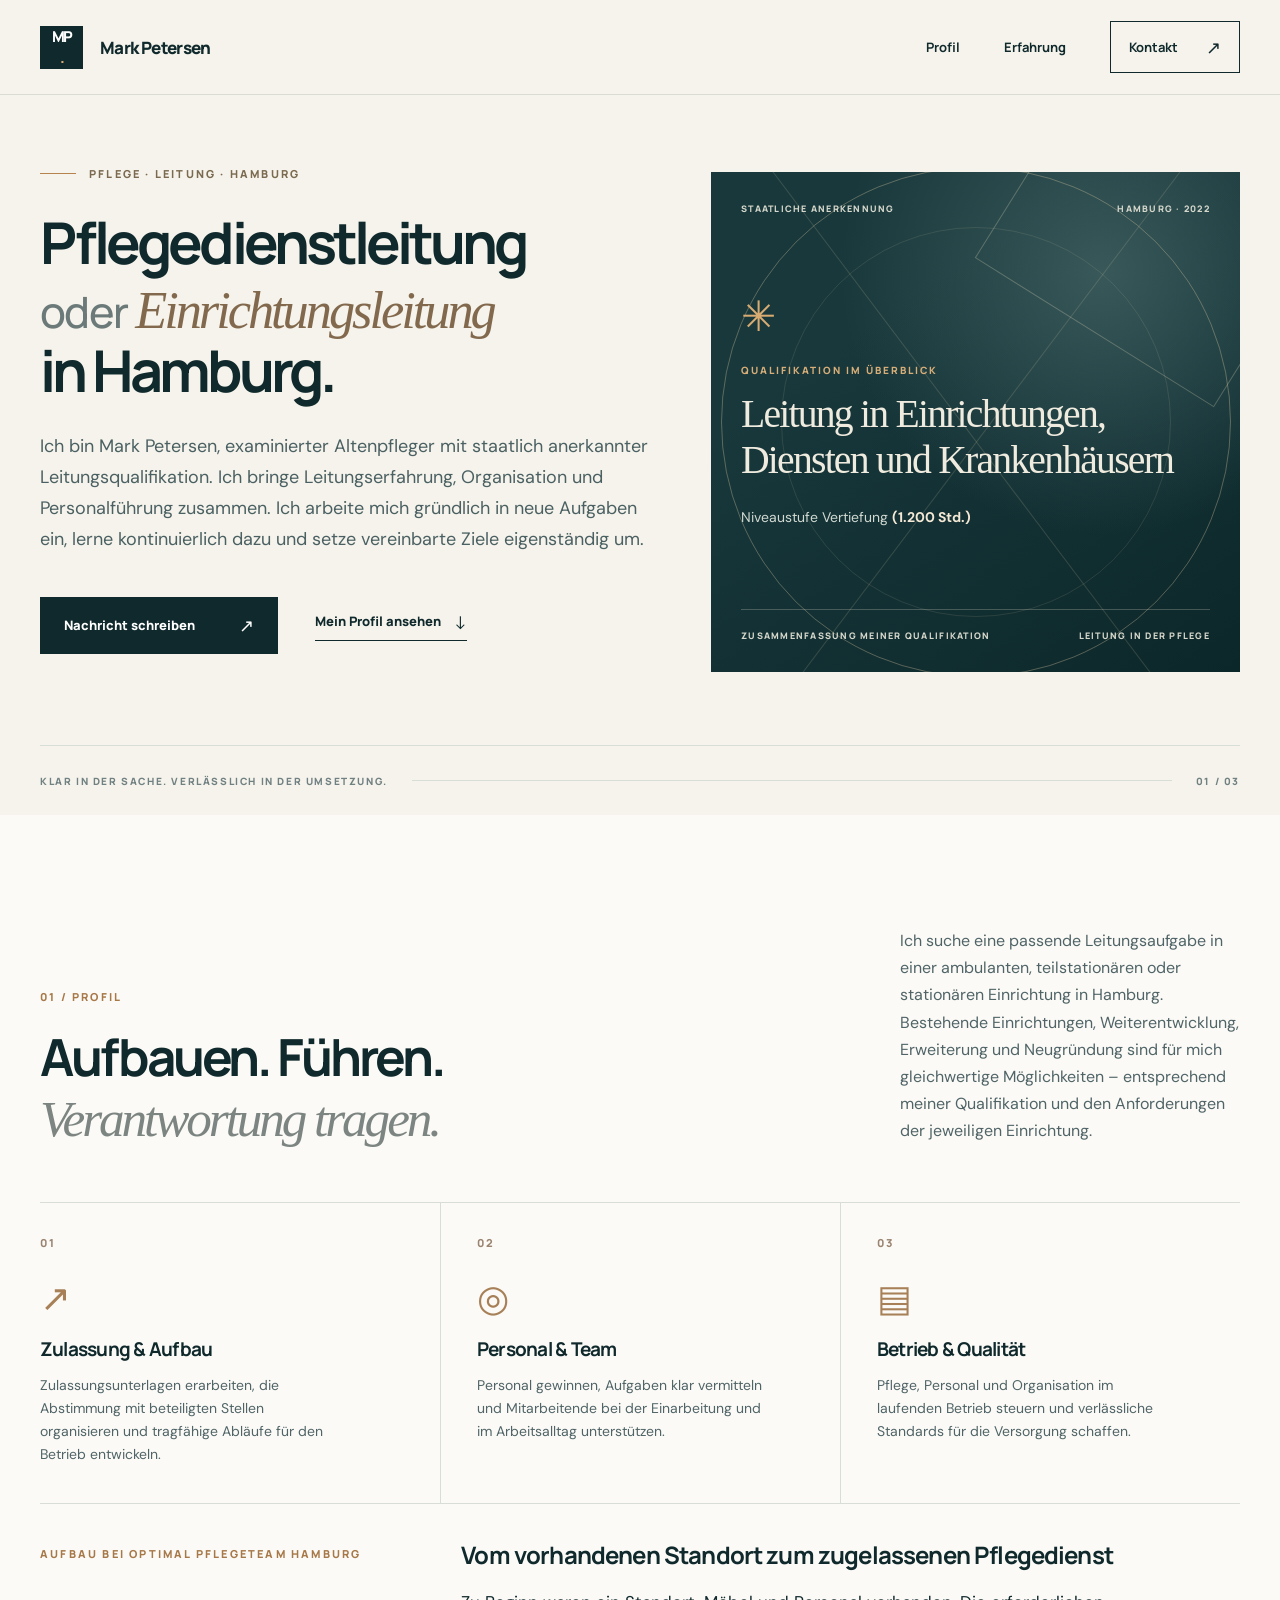
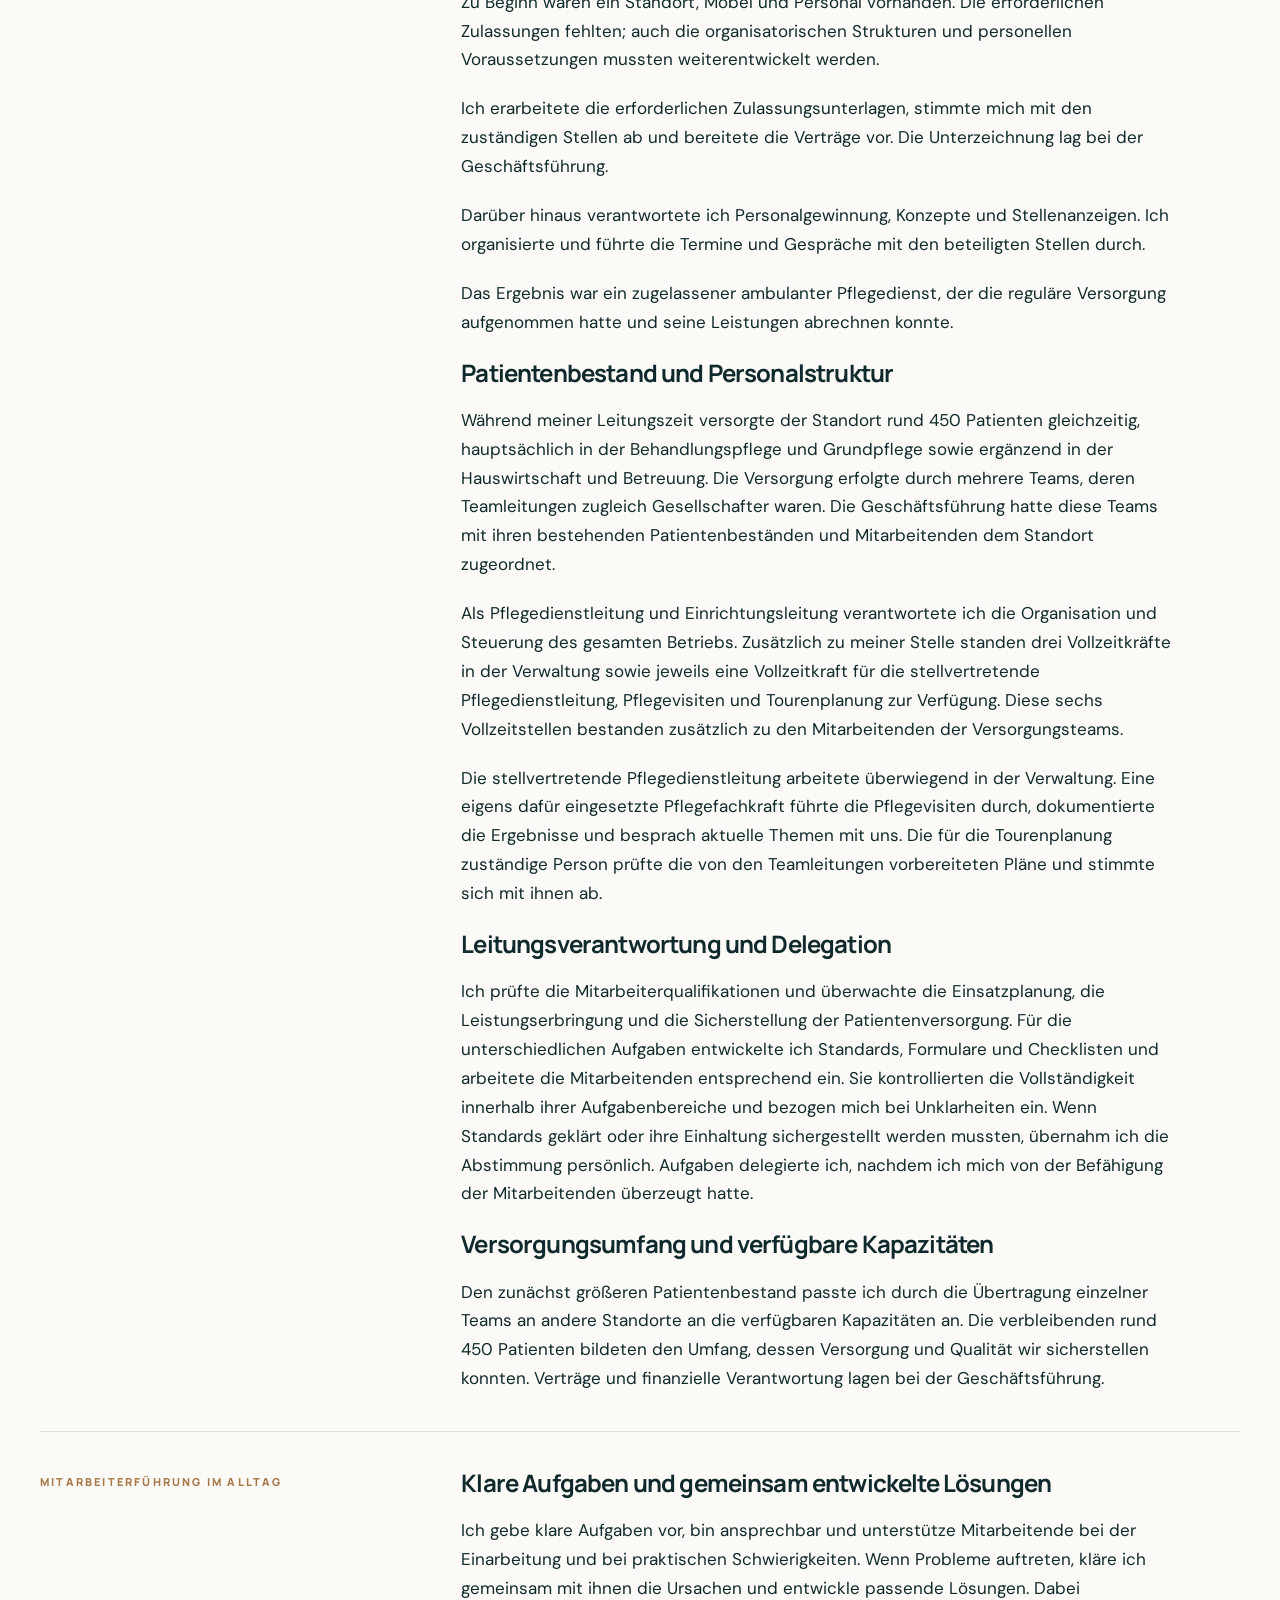
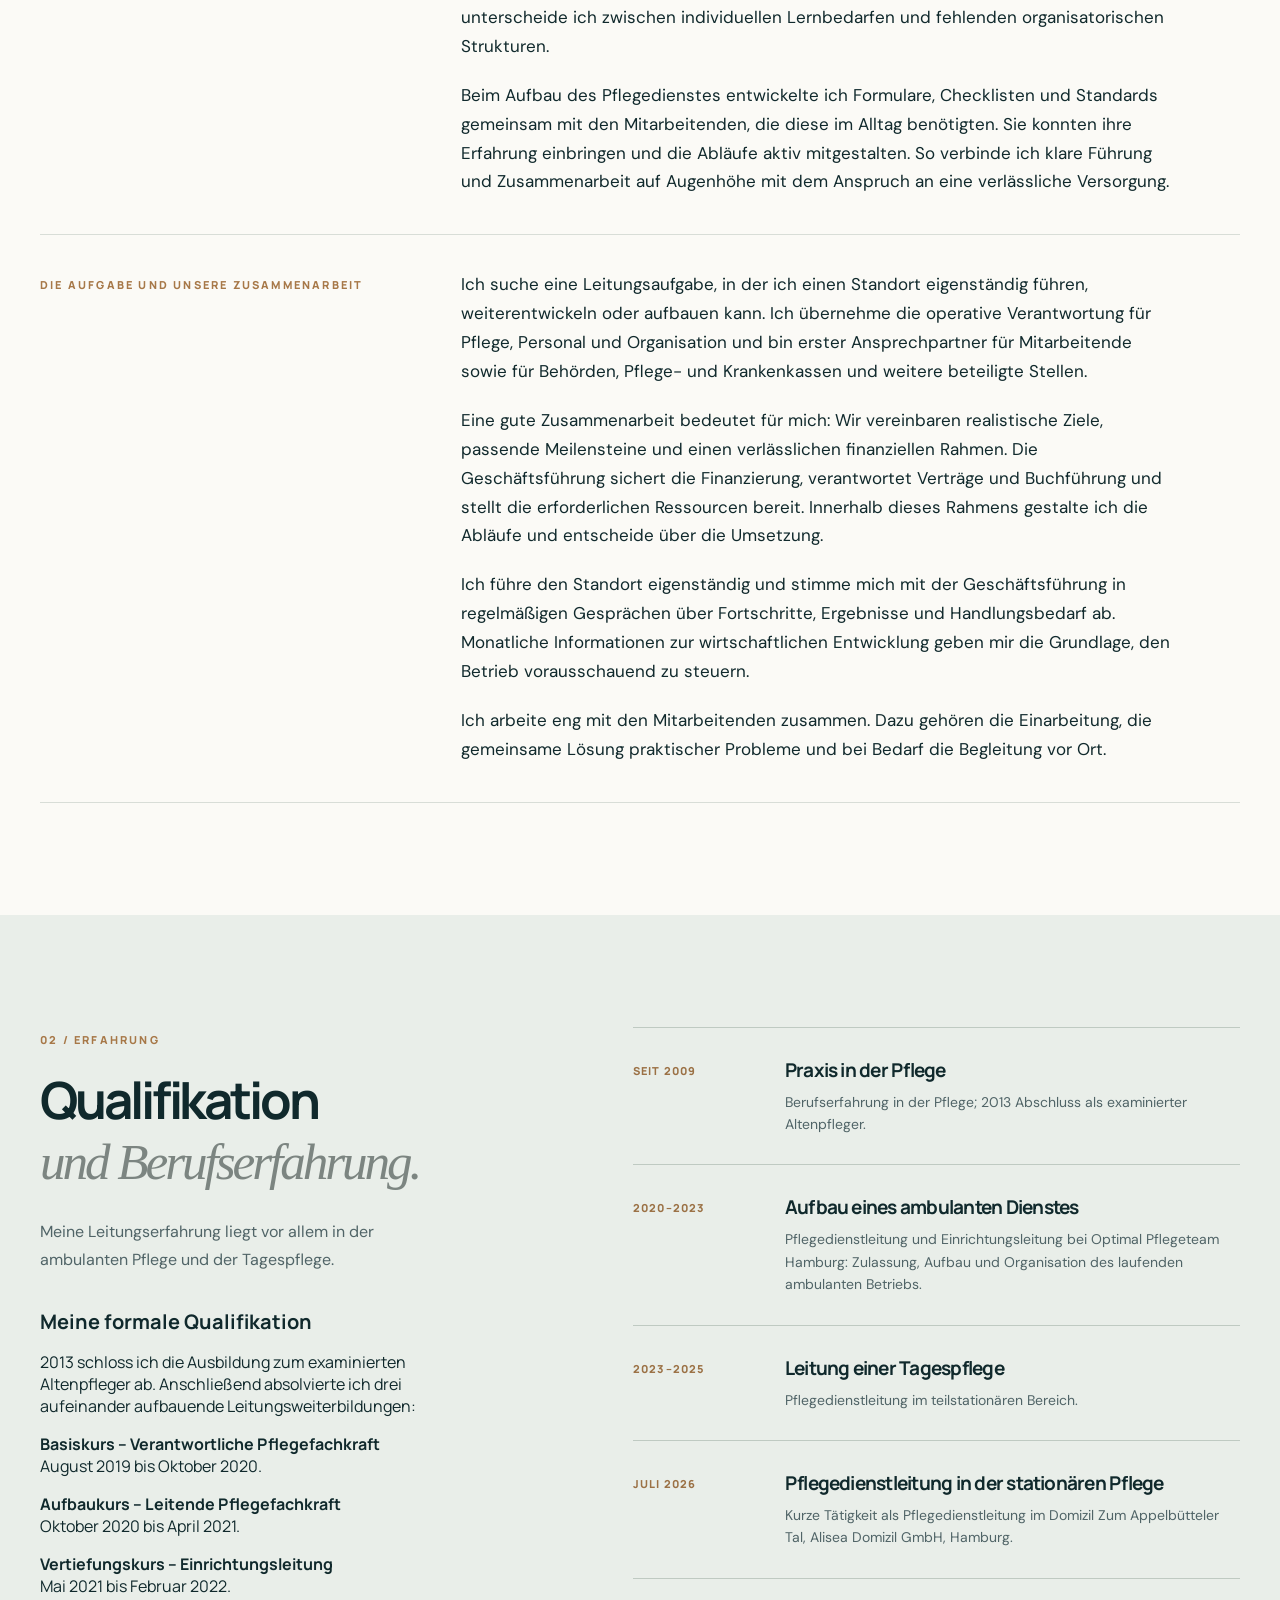
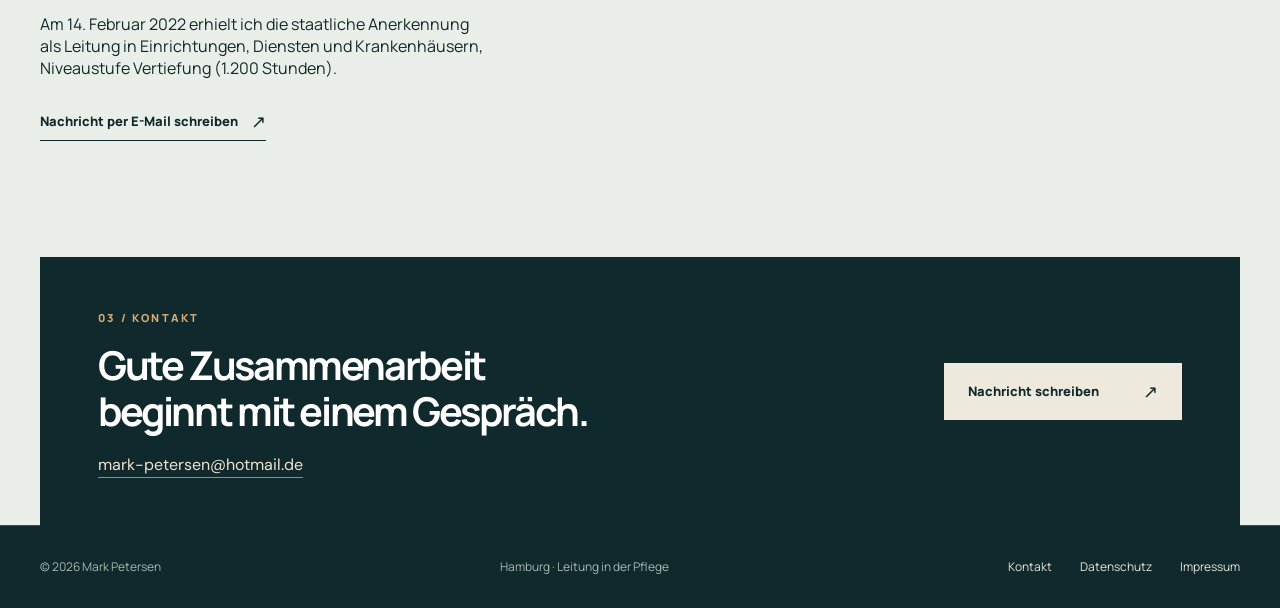
==== index.html @ e47fae42 "Präzisiere Patientenbestand, Personalstruktur und Leitungsverantwortung bei Optimal" ====
<!doctype html>
<html lang="de">
<head>
  <meta charset="utf-8">
  <meta name="viewport" content="width=device-width, initial-scale=1">
  <meta name="theme-color" content="#10292c">
  <meta name="description" content="Mark Petersen: Pflegedienstleitung oder Einrichtungsleitung in Hamburg. Leitung, Weiterentwicklung und Aufbau von Pflegeeinrichtungen mit staatlich anerkannter Leitungsqualifikation.">
  <link rel="canonical" href="https://markbergedorf.github.io/mark-petersen-pflegeleitung/">
  <meta property="og:type" content="website">
  <meta property="og:locale" content="de_DE">
  <meta property="og:site_name" content="Mark Petersen | Leitung in der Pflege">
  <meta property="og:title" content="Mark Petersen | Pflegedienstleitung oder Einrichtungsleitung in Hamburg">
  <meta property="og:description" content="Staatlich anerkannte Leitungsqualifikation und Leitungserfahrung in ambulanter Pflege und Tagespflege. Kontakt für Leitungspositionen in Hamburg.">
  <meta property="og:url" content="https://markbergedorf.github.io/mark-petersen-pflegeleitung/">
  <meta property="og:image" content="https://markbergedorf.github.io/mark-petersen-pflegeleitung/social-preview.png">
  <meta property="og:image:type" content="image/png">
  <meta property="og:image:width" content="1200">
  <meta property="og:image:height" content="630">
  <meta property="og:image:alt" content="Mark Petersen – Pflegedienstleitung oder Einrichtungsleitung in Hamburg">
  <meta name="twitter:card" content="summary_large_image">
  <meta name="twitter:title" content="Mark Petersen | Pflegedienstleitung oder Einrichtungsleitung in Hamburg">
  <meta name="twitter:description" content="Leitungsqualifikation und Berufserfahrung für bestehende Pflegeeinrichtungen, Weiterentwicklung und Aufbau in Hamburg.">
  <meta name="twitter:image" content="https://markbergedorf.github.io/mark-petersen-pflegeleitung/social-preview.png">
  <title>Mark Petersen | Leitung in der Pflege</title>
  <link rel="stylesheet" href="./styles.css">
</head>
<body>
  <a class="skip-link" href="#inhalt">Zum Inhalt springen</a>
  <header class="site-header">
    <div class="wrap header-inner">
      <a class="brand" href="#start" aria-label="Mark Petersen, zur Startseite"><span class="brand-mark" aria-hidden="true">MP<span class="brand-dot">.</span></span><span class="brand-name">Mark Petersen</span></a>
      <nav aria-label="Hauptnavigation">
        <a href="#profil">Profil</a>
        <a href="#weg">Erfahrung</a>
        <a class="nav-contact" href="mailto:mark-petersen@hotmail.de?subject=Kontakt%20zur%20Leitungsposition">Kontakt <span aria-hidden="true">↗</span></a>
      </nav>
    </div>
  </header>

  <main id="inhalt">
    <section class="hero" id="start" aria-labelledby="hero-title">
      <div class="wrap hero-grid">
        <div class="hero-copy">
          <div class="eyebrow"><span class="eyebrow-line"></span> PFLEGE · LEITUNG · HAMBURG</div>
          <h1 id="hero-title">Pflegedienstleitung<br><span class="hero-or">oder</span> <em>Einrichtungsleitung</em><br>in Hamburg.</h1>
          <p class="hero-lead">Ich bin Mark Petersen, examinierter Altenpfleger mit staatlich anerkannter Leitungsqualifikation. Ich bringe Leitungserfahrung, Organisation und Personalführung zusammen. Ich arbeite mich gründlich in neue Aufgaben ein, lerne kontinuierlich dazu und setze vereinbarte Ziele eigenständig um.</p>
          <div class="hero-actions">
            <a class="button button-primary" href="mailto:mark-petersen@hotmail.de?subject=Kontakt%20zur%20Leitungsposition">Nachricht schreiben <span aria-hidden="true">↗</span></a>
            <a class="text-link" href="#profil">Mein Profil ansehen <span aria-hidden="true">↓</span></a>
          </div>
        </div>
        <div class="hero-visual">
          <div class="visual-arc arc-one" aria-hidden="true"></div><div class="visual-arc arc-two" aria-hidden="true"></div>
          <div class="visual-line line-one" aria-hidden="true"></div><div class="visual-line line-two" aria-hidden="true"></div>
          <div class="visual-top"><span>STAATLICHE ANERKENNUNG</span><span>HAMBURG · 2022</span></div>
          <div class="credential-copy"><span class="credential-mark" aria-hidden="true">✳</span><span class="credential-label">QUALIFIKATION IM ÜBERBLICK</span><h2>Leitung in Einrichtungen, Diensten und Krankenhäusern</h2><p>Niveaustufe Vertiefung <strong>(1.200 Std.)</strong></p></div>
          <div class="visual-label"><span>ZUSAMMENFASSUNG MEINER QUALIFIKATION</span><span>LEITUNG IN DER PFLEGE</span></div>
        </div>
      </div>
      <div class="hero-foot wrap"><span>KLAR IN DER SACHE. VERLÄSSLICH IN DER UMSETZUNG.</span><span class="hero-foot-rule"></span><span>01 / 03</span></div>
    </section>

    <section class="section profile" id="profil" aria-labelledby="profile-title">
      <div class="wrap">
        <div class="section-heading"><div><span class="section-kicker">01 / PROFIL</span><h2 id="profile-title">Aufbauen. Führen.<br><span>Verantwortung tragen.</span></h2></div><p>Ich suche eine passende Leitungsaufgabe in einer ambulanten, teilstationären oder stationären Einrichtung in Hamburg. Bestehende Einrichtungen, Weiterentwicklung, Erweiterung und Neugründung sind für mich gleichwertige Möglichkeiten – entsprechend meiner Qualifikation und den Anforderungen der jeweiligen Einrichtung.</p></div>
        <div class="strengths">
          <article class="strength"><span class="strength-number">01</span><div class="strength-icon" aria-hidden="true">↗</div><h3>Zulassung & Aufbau</h3><p>Zulassungsunterlagen erarbeiten, die Abstimmung mit beteiligten Stellen organisieren und tragfähige Abläufe für den Betrieb entwickeln.</p></article>
          <article class="strength"><span class="strength-number">02</span><div class="strength-icon" aria-hidden="true">◎</div><h3>Personal & Team</h3><p>Personal gewinnen, Aufgaben klar vermitteln und Mitarbeitende bei der Einarbeitung und im Arbeitsalltag unterstützen.</p></article>
          <article class="strength"><span class="strength-number">03</span><div class="strength-icon" aria-hidden="true">▤</div><h3>Betrieb & Qualität</h3><p>Pflege, Personal und Organisation im laufenden Betrieb steuern und verlässliche Standards für die Versorgung schaffen.</p></article>
        </div>
        <div class="leadership-note" id="aufbau"><span class="section-kicker">AUFBAU BEI OPTIMAL PFLEGETEAM HAMBURG</span><div class="leadership-copy">
          <h3>Vom vorhandenen Standort zum zugelassenen Pflegedienst</h3>
          <p>Zu Beginn waren ein Standort, Möbel und Personal vorhanden. Die erforderlichen Zulassungen fehlten; auch die organisatorischen Strukturen und personellen Voraussetzungen mussten weiterentwickelt werden.</p>
          <p>Ich erarbeitete die erforderlichen Zulassungsunterlagen, stimmte mich mit den zuständigen Stellen ab und bereitete die Verträge vor. Die Unterzeichnung lag bei der Geschäftsführung.</p>
          <p>Darüber hinaus verantwortete ich Personalgewinnung, Konzepte und Stellenanzeigen. Ich organisierte und führte die Termine und Gespräche mit den beteiligten Stellen durch.</p>
          <p>Das Ergebnis war ein zugelassener ambulanter Pflegedienst, der die reguläre Versorgung aufgenommen hatte und seine Leistungen abrechnen konnte.</p>
          <h3>Patientenbestand und Personalstruktur</h3>
          <p>Während meiner Leitungszeit versorgte der Standort rund 450 Patienten gleichzeitig, hauptsächlich in der Behandlungspflege und Grundpflege sowie ergänzend in der Hauswirtschaft und Betreuung. Die Versorgung erfolgte durch mehrere Teams, deren Teamleitungen zugleich Gesellschafter waren. Die Geschäftsführung hatte diese Teams mit ihren bestehenden Patientenbeständen und Mitarbeitenden dem Standort zugeordnet.</p>
          <p>Als Pflegedienstleitung und Einrichtungsleitung verantwortete ich die Organisation und Steuerung des gesamten Betriebs. Zusätzlich zu meiner Stelle standen drei Vollzeitkräfte in der Verwaltung sowie jeweils eine Vollzeitkraft für die stellvertretende Pflegedienstleitung, Pflegevisiten und Tourenplanung zur Verfügung. Diese sechs Vollzeitstellen bestanden zusätzlich zu den Mitarbeitenden der Versorgungsteams.</p>
          <p>Die stellvertretende Pflegedienstleitung arbeitete überwiegend in der Verwaltung. Eine eigens dafür eingesetzte Pflegefachkraft führte die Pflegevisiten durch, dokumentierte die Ergebnisse und besprach aktuelle Themen mit uns. Die für die Tourenplanung zuständige Person prüfte die von den Teamleitungen vorbereiteten Pläne und stimmte sich mit ihnen ab.</p>
          <h3>Leitungsverantwortung und Delegation</h3>
          <p>Ich prüfte die Mitarbeiterqualifikationen und überwachte die Einsatzplanung, die Leistungserbringung und die Sicherstellung der Patientenversorgung. Für die unterschiedlichen Aufgaben entwickelte ich Standards, Formulare und Checklisten und arbeitete die Mitarbeitenden entsprechend ein. Sie kontrollierten die Vollständigkeit innerhalb ihrer Aufgabenbereiche und bezogen mich bei Unklarheiten ein. Wenn Standards geklärt oder ihre Einhaltung sichergestellt werden mussten, übernahm ich die Abstimmung persönlich. Aufgaben delegierte ich, nachdem ich mich von der Befähigung der Mitarbeitenden überzeugt hatte.</p>
          <h3>Versorgungsumfang und verfügbare Kapazitäten</h3>
          <p>Den zunächst größeren Patientenbestand passte ich durch die Übertragung einzelner Teams an andere Standorte an die verfügbaren Kapazitäten an. Die verbleibenden rund 450 Patienten bildeten den Umfang, dessen Versorgung und Qualität wir sicherstellen konnten. Verträge und finanzielle Verantwortung lagen bei der Geschäftsführung.</p>
        </div></div>
        <div class="leadership-note" id="mitarbeiterfuehrung"><span class="section-kicker">MITARBEITERFÜHRUNG IM ALLTAG</span><div class="leadership-copy">
          <h3>Klare Aufgaben und gemeinsam entwickelte Lösungen</h3>
          <p>Ich gebe klare Aufgaben vor, bin ansprechbar und unterstütze Mitarbeitende bei der Einarbeitung und bei praktischen Schwierigkeiten. Wenn Probleme auftreten, kläre ich gemeinsam mit ihnen die Ursachen und entwickle passende Lösungen. Dabei unterscheide ich zwischen individuellen Lernbedarfen und fehlenden organisatorischen Strukturen.</p>
          <p>Beim Aufbau des Pflegedienstes entwickelte ich Formulare, Checklisten und Standards gemeinsam mit den Mitarbeitenden, die diese im Alltag benötigten. Sie konnten ihre Erfahrung einbringen und die Abläufe aktiv mitgestalten. So verbinde ich klare Führung und Zusammenarbeit auf Augenhöhe mit dem Anspruch an eine verlässliche Versorgung.</p>
        </div></div>
        <div class="leadership-note" id="zusammenarbeit"><span class="section-kicker">DIE AUFGABE UND UNSERE ZUSAMMENARBEIT</span><div class="leadership-copy">
          <p>Ich suche eine Leitungsaufgabe, in der ich einen Standort eigenständig führen, weiterentwickeln oder aufbauen kann. Ich übernehme die operative Verantwortung für Pflege, Personal und Organisation und bin erster Ansprechpartner für Mitarbeitende sowie für Behörden, Pflege- und Krankenkassen und weitere beteiligte Stellen.</p>
          <p>Eine gute Zusammenarbeit bedeutet für mich: Wir vereinbaren realistische Ziele, passende Meilensteine und einen verlässlichen finanziellen Rahmen. Die Geschäftsführung sichert die Finanzierung, verantwortet Verträge und Buchführung und stellt die erforderlichen Ressourcen bereit. Innerhalb dieses Rahmens gestalte ich die Abläufe und entscheide über die Umsetzung.</p>
          <p>Ich führe den Standort eigenständig und stimme mich mit der Geschäftsführung in regelmäßigen Gesprächen über Fortschritte, Ergebnisse und Handlungsbedarf ab. Monatliche Informationen zur wirtschaftlichen Entwicklung geben mir die Grundlage, den Betrieb vorausschauend zu steuern.</p>
          <p>Ich arbeite eng mit den Mitarbeitenden zusammen. Dazu gehören die Einarbeitung, die gemeinsame Lösung praktischer Probleme und bei Bedarf die Begleitung vor Ort.</p>
        </div></div>
      </div>
    </section>

    <section class="section path" id="weg" aria-labelledby="path-title">
      <div class="wrap path-grid">
        <div class="path-intro"><span class="section-kicker">02 / ERFAHRUNG</span><h2 id="path-title">Qualifikation<br><span>und Berufserfahrung.</span></h2><p>Meine Leitungserfahrung liegt vor allem in der ambulanten Pflege und der Tagespflege.</p><div class="qualification-summary"><h3>Meine formale Qualifikation</h3><p>2013 schloss ich die Ausbildung zum examinierten Altenpfleger ab. Anschließend absolvierte ich drei aufeinander aufbauende Leitungsweiterbildungen:</p><p><strong>Basiskurs – Verantwortliche Pflegefachkraft</strong><br>August 2019 bis Oktober 2020.</p><p><strong>Aufbaukurs – Leitende Pflegefachkraft</strong><br>Oktober 2020 bis April 2021.</p><p><strong>Vertiefungskurs – Einrichtungsleitung</strong><br>Mai 2021 bis Februar 2022.</p><p>Am 14. Februar 2022 erhielt ich die staatliche Anerkennung als Leitung in Einrichtungen, Diensten und Krankenhäusern, Niveaustufe Vertiefung (1.200 Stunden).</p></div><a class="text-link path-link" href="mailto:mark-petersen@hotmail.de?subject=Nachricht%20zur%20Leitungsposition">Nachricht per E-Mail schreiben <span aria-hidden="true">↗</span></a></div>
        <div class="timeline">
          <div class="timeline-item"><span class="timeline-year">SEIT 2009</span><div><h3>Praxis in der Pflege</h3><p>Berufserfahrung in der Pflege; 2013 Abschluss als examinierter Altenpfleger.</p></div></div>
          <div class="timeline-item"><span class="timeline-year">2020–2023</span><div><h3>Aufbau eines ambulanten Dienstes</h3><p>Pflegedienstleitung und Einrichtungsleitung bei Optimal Pflegeteam Hamburg: Zulassung, Aufbau und Organisation des laufenden ambulanten Betriebs.</p></div></div>
          <div class="timeline-item"><span class="timeline-year">2023–2025</span><div><h3>Leitung einer Tagespflege</h3><p>Pflegedienstleitung im teilstationären Bereich.</p></div></div>
          <div class="timeline-item"><span class="timeline-year">JULI 2026</span><div><h3>Pflegedienstleitung in der stationären Pflege</h3><p>Kurze Tätigkeit als Pflegedienstleitung im Domizil Zum Appelbütteler Tal, Alisea Domizil GmbH, Hamburg.</p></div></div>
        </div>
      </div>
      <div class="wrap contact-band"><div><span class="section-kicker">03 / KONTAKT</span><h2>Gute Zusammenarbeit<br>beginnt mit einem Gespräch.</h2><a class="contact-address" href="mailto:mark-petersen@hotmail.de">mark-petersen@hotmail.de</a></div><a class="button button-light" href="mailto:mark-petersen@hotmail.de?subject=Kontakt%20zur%20Leitungsposition">Nachricht schreiben <span aria-hidden="true">↗</span></a></div>
    </section>
  </main>
  <footer class="site-footer"><div class="wrap footer-inner"><span>© <span id="year">2026</span> Mark Petersen</span><span>Hamburg · Leitung in der Pflege</span><div class="footer-links"><a href="mailto:mark-petersen@hotmail.de">Kontakt</a><a href="./datenschutz.html">Datenschutz</a><a href="./impressum.html">Impressum</a></div></div></footer>
  <script>document.getElementById('year').textContent = new Date().getFullYear();</script>
</body>
</html>
---- styles.css ----
:root{--ink:#10292c;--muted:#506467;--cream:#f5f3eb;--paper:#fbfaf6;--line:#d8ddd7;--accent:#d7ab72;--dark:#10292c;--font:'Manrope',Arial,sans-serif}*{box-sizing:border-box}html{scroll-behavior:smooth}body{margin:0;background:var(--paper);color:var(--ink);font-family:var(--font);-webkit-font-smoothing:antialiased}a{color:inherit;text-decoration:none}button,a{ -webkit-tap-highlight-color:transparent}a:focus-visible{outline:3px solid #bc7b35;outline-offset:4px}.wrap{width:min(100% - 80px,1240px);margin-inline:auto}.skip-link{position:absolute;left:12px;top:-60px;background:#fff;padding:12px;z-index:20}.skip-link:focus{top:12px}.site-header{position:relative;z-index:5;background:var(--cream);border-bottom:1px solid rgba(16,41,44,.12)}.header-inner{height:94px;display:flex;align-items:center;justify-content:space-between}.brand{display:flex;align-items:center;gap:17px;font-weight:800;letter-spacing:-.04em}.brand-mark{display:grid;place-items:center;width:43px;height:43px;background:var(--ink);color:white;font-size:15px;letter-spacing:-.1em}.brand-dot{color:var(--accent)}.brand-name{font-size:17px}.site-header nav{display:flex;align-items:center;gap:44px;font-size:13px;font-weight:700}.site-header nav>a:hover,.text-link:hover,.site-footer a:hover{color:#a46b37}.nav-contact{display:flex;align-items:center;gap:28px;padding:13px 18px;border:1px solid var(--ink)}.nav-contact span{font-size:18px;font-weight:400}.hero{background:var(--cream);overflow:hidden}.hero-grid{min-height:650px;display:grid;grid-template-columns:1.14fr .86fr;align-items:center;gap:60px;padding-top:50px;padding-bottom:46px}.hero-copy{padding:20px 0 44px}.eyebrow,.section-kicker{font-size:11px;letter-spacing:.2em;font-weight:800}.eyebrow{display:flex;align-items:center;gap:13px;color:#7b6a4f}.eyebrow-line{height:1px;width:36px;background:#b5834b}.hero h1{font-size:clamp(44px,5.2vw,78px);line-height:1.09;letter-spacing:-.068em;font-weight:700;margin:30px 0 28px}.hero h1 em{font-family:Georgia,serif;font-weight:400;letter-spacing:-.058em;color:#82694d}.hero-lead{font-family:'DM Sans',sans-serif;font-size:18px;line-height:1.72;max-width:620px;color:#4b6062;margin:0}.hero-actions{display:flex;align-items:center;gap:37px;margin-top:42px}.button{min-height:57px;padding:0 24px;display:inline-flex;align-items:center;justify-content:center;gap:44px;font-size:13px;font-weight:800;transition:transform .2s,background .2s}.button:hover{transform:translateY(-3px)}.button span{font-size:18px;font-weight:400}.button-primary{background:var(--ink);color:#fff}.button-primary:hover{background:#275052}.text-link{display:inline-flex;align-items:center;gap:13px;font-weight:800;font-size:13px;border-bottom:1px solid currentColor;padding-bottom:7px}.text-link span{font-size:18px;font-weight:400}.hero-visual{position:relative;height:530px;overflow:hidden;background:#18383b;isolation:isolate}.hero-visual:before{content:'';position:absolute;inset:0;background:radial-gradient(circle at 74% 20%,#38585a 0,transparent 47%),linear-gradient(145deg,transparent 30%,#0c272a 100%);z-index:-1}.hero-visual:after{content:'';position:absolute;width:280px;height:280px;right:-70px;top:-100px;border:1px solid rgba(230,214,184,.28);transform:rotate(32deg)}.visual-arc{position:absolute;border:1px solid rgba(223,201,160,.35);border-radius:50%;width:510px;height:510px;left:50%;top:50%;transform:translate(-50%,-50%)}.arc-two{width:390px;height:390px;border-color:rgba(223,201,160,.13)}.visual-line{position:absolute;width:1px;height:700px;background:rgba(223,201,160,.18);left:50%;top:-80px;transform:rotate(37deg)}.line-two{transform:rotate(-37deg)}.visual-monogram{position:absolute;inset:0;display:grid;place-items:center;color:#ebe4d7;font-family:Georgia,serif;font-size:clamp(92px,11vw,170px);letter-spacing:-.11em;font-weight:400;text-shadow:0 12px 30px rgba(0,0,0,.12)}.visual-monogram span{color:#c89961}.visual-label{position:absolute;bottom:28px;left:30px;right:30px;display:flex;justify-content:space-between;color:#d5d8cd;font-size:9px;font-weight:700;letter-spacing:.22em}.hero-foot{height:70px;display:flex;align-items:center;gap:24px;color:#718082;font-size:10px;font-weight:800;letter-spacing:.16em;border-top:1px solid #d7ded8}.hero-foot-rule{height:1px;flex:1;background:#d7ded8}.section{padding:112px 0}.profile{background:var(--paper)}.section-heading{display:flex;justify-content:space-between;align-items:end;gap:70px;margin-bottom:53px}.section-kicker{color:#a77848}.section h2{font-size:clamp(37px,4vw,57px);line-height:1.17;letter-spacing:-.06em;margin:21px 0 0;font-weight:700}.section h2 span{font-family:Georgia,serif;font-weight:400;color:#7c8581;font-style:italic}.section-heading>p{max-width:340px;color:var(--muted);font-family:'DM Sans',sans-serif;line-height:1.7;font-size:16px;margin:0 0 4px}.strengths{display:grid;grid-template-columns:repeat(3,1fr);border-top:1px solid var(--line);border-bottom:1px solid var(--line)}.strength{position:relative;min-height:270px;padding:27px 36px 34px 0}.strength+.strength{border-left:1px solid var(--line);padding-left:36px}.strength-number{font-size:11px;color:#9a8370;font-weight:800;letter-spacing:.14em}.strength-icon{font-family:Georgia,serif;font-size:37px;line-height:1;color:#a78058;margin:28px 0 19px}.strength h3{font-size:19px;letter-spacing:-.04em;margin:0 0 12px}.strength p{font-family:'DM Sans',sans-serif;line-height:1.65;font-size:14px;color:var(--muted);max-width:300px;margin:0}.path{background:#e9eee9;padding-bottom:0}.path-grid{display:grid;grid-template-columns:.85fr 1.15fr;gap:12%;padding-bottom:115px}.path-intro>p{max-width:385px;font-family:'DM Sans',sans-serif;color:var(--muted);line-height:1.7;font-size:16px;margin:27px 0 35px}.timeline{border-top:1px solid #bfcac2}.timeline-item{display:grid;grid-template-columns:125px 1fr;gap:27px;padding:29px 0;border-bottom:1px solid #bfcac2}.timeline-year{font-size:11px;letter-spacing:.11em;font-weight:800;color:#9b7145;padding-top:6px}.timeline h3{margin:0 0 8px;font-size:19px;letter-spacing:-.04em}.timeline p{margin:0;font-family:'DM Sans',sans-serif;color:var(--muted);font-size:14px;line-height:1.6}.contact-band{position:relative;background:var(--dark);color:#fff;padding:48px 58px;display:flex;align-items:center;justify-content:space-between;gap:30px;transform:translateY(1px)}.contact-band h2{font-size:clamp(29px,3.1vw,43px);margin:15px 0 0}.contact-band .section-kicker{color:#d8ac77}.button-light{background:#eee9dd;color:var(--ink);white-space:nowrap}.button-light:hover{background:#fff}.site-footer{background:var(--dark);color:#a9b6af;border-top:1px solid rgba(255,255,255,.18)}.footer-inner{min-height:82px;display:flex;justify-content:space-between;align-items:center;gap:25px;font-size:12px}.site-footer a{color:#e5e5d9}@media(max-width:900px){.wrap{width:min(100% - 48px,720px)}.hero-grid{grid-template-columns:1fr;gap:0;padding-top:45px}.hero-copy{padding-bottom:45px}.hero-visual{height:360px}.hero h1{font-size:clamp(45px,7vw,66px)}.section-heading{align-items:start}.path-grid{gap:45px;grid-template-columns:1fr}.path-grid{padding-bottom:75px}.path-intro>p{max-width:650px}.section{padding-top:85px}.contact-band{padding:40px}}@media(max-width:640px){.wrap{width:min(100% - 36px,520px)}.header-inner{height:70px}.brand{gap:10px}.brand-mark{width:37px;height:37px;font-size:13px}.brand-name{font-size:14px}.site-header nav{gap:12px}.site-header nav>a:not(.nav-contact){display:none}.nav-contact{padding:9px 11px;gap:9px;font-size:11px}.nav-contact span{font-size:15px}.hero-grid{min-height:0;padding-top:47px}.hero-copy{padding:0 0 45px}.hero h1{font-size:clamp(42px,10vw,60px);margin:25px 0}.hero-lead{font-size:16px;line-height:1.65}.hero-actions{gap:25px;align-items:flex-start;flex-direction:column;margin-top:32px}.hero-visual{height:280px}.visual-monogram{font-size:100px}.visual-arc{width:330px;height:330px}.arc-two{width:240px;height:240px}.visual-label{font-size:8px;left:20px;right:20px;bottom:20px}.hero-foot{height:55px;font-size:8px;letter-spacing:.08em}.section{padding-top:72px}.section h2{font-size:clamp(34px,9vw,48px)}.section-heading{display:block;margin-bottom:35px}.section-heading>p{margin-top:24px}.strengths{grid-template-columns:1fr}.strength,.strength+.strength{min-height:0;padding:26px 0 29px;border-left:0}.strength+.strength{border-top:1px solid var(--line)}.strength-icon{margin:15px 0}.path-grid{gap:40px;padding-bottom:70px}.timeline-item{grid-template-columns:1fr;gap:8px;padding:24px 0}.timeline-year{padding:0}.contact-band{padding:36px 24px;display:block}.contact-band h2{font-size:32px}.contact-band .button{margin-top:28px;width:100%;justify-content:space-between}.footer-inner{min-height:100px;flex-wrap:wrap;justify-content:space-between;gap:6px 22px;padding:22px 0}.footer-inner span:nth-child(2){order:3;width:100%}}@media(prefers-reduced-motion:reduce){html{scroll-behavior:auto}.button{transition:none}}
:root{--credential-text:#f0ebdf}
.hero-grid{grid-template-columns:1.08fr .92fr;gap:50px}
.hero h1{font-size:clamp(39px,4.5vw,68px);line-height:1.1}
.hero h1 em{font-size:.91em}
.hero-or{font-size:.75em;letter-spacing:-.04em;font-weight:500;color:#6b7a79}
.hero-visual{height:500px;display:flex;flex-direction:column;justify-content:space-between;padding:30px}
.visual-top,.visual-label{position:relative;z-index:2;display:flex;justify-content:space-between;gap:15px;color:#d7d8cc;font-size:9px;font-weight:800;letter-spacing:.14em}
.visual-label{inset:auto;padding-top:19px;border-top:1px solid rgba(232,224,206,.25)}
.credential-copy{position:relative;z-index:2;max-width:440px}
.credential-mark{display:block;color:var(--accent);font-family:Georgia,serif;font-size:42px;line-height:1;margin-bottom:19px}
.credential-label{font-size:10px;color:#d7ad78;font-weight:800;letter-spacing:.2em}
.credential-copy h2{color:var(--credential-text);font-family:Georgia,serif;font-size:clamp(30px,3.1vw,44px);font-weight:400;line-height:1.14;letter-spacing:-.045em;margin:13px 0 24px}
.credential-copy p{color:#d1d9d1;font-family:'DM Sans',sans-serif;font-size:14px;line-height:1.5;margin:0}
.credential-copy strong{color:#f5e9d6;font-weight:700}
.strength{min-height:300px}
.contact-address{display:inline-block;color:#f0e3ce;font-family:'DM Sans',sans-serif;font-size:16px;line-height:1.5;margin-top:18px;border-bottom:1px solid rgba(240,227,206,.55);overflow-wrap:anywhere}
.contact-address:hover{color:#fff}
@media(max-width:900px){.hero-grid{grid-template-columns:1fr;gap:0}.hero-visual{height:390px}.credential-copy{max-width:600px}.credential-copy h2{font-size:clamp(31px,5vw,42px)}}
@media(max-width:640px){.hero h1{font-size:clamp(25px,7.8vw,43px)}.hero-visual{height:330px;padding:22px}.visual-top,.visual-label{font-size:8px;letter-spacing:.08em}.visual-top span:last-child{white-space:nowrap}.credential-mark{font-size:31px;margin-bottom:10px}.credential-copy h2{font-size:clamp(27px,7.2vw,33px);margin:8px 0 16px}.credential-copy p{font-size:12px}.strength{min-height:0}.contact-address{font-size:14px}}
@font-face{font-family:'Manrope';font-style:normal;font-weight:400 800;font-display:swap;src:url('./fonts/manrope-latin.woff2') format('woff2')}
@font-face{font-family:'DM Sans';font-style:normal;font-weight:400 700;font-display:swap;src:url('./fonts/dm-sans-latin.woff2') format('woff2')}
.footer-links{display:flex;align-items:center;gap:28px}
.footer-links a[aria-current="page"]{color:#fff;text-decoration:underline;text-underline-offset:5px}
.legal-page{background:var(--paper)}
.legal-main{width:min(100% - 80px,850px);padding:94px 0 110px}
.legal-main h1{font-size:clamp(42px,6vw,70px);line-height:1.1;letter-spacing:-.065em;margin:22px 0 17px}
.legal-intro{font-family:'DM Sans',sans-serif;font-size:18px;line-height:1.65;color:var(--muted);max-width:750px;margin:0 0 36px}
.legal-note{border-left:4px solid #ac7540;background:#eee9dc;padding:19px 24px;font-family:'DM Sans',sans-serif;font-size:14px;line-height:1.65;color:#3d4e4e;margin-bottom:43px}
.legal-note strong{color:var(--ink)}
.legal-main section{border-top:1px solid var(--line);padding:30px 0 26px}
.legal-main section h2{font-size:23px;letter-spacing:-.035em;margin:0 0 17px}
.legal-main section p,.legal-main address{font-family:'DM Sans',sans-serif;color:#394f51;font-size:15px;line-height:1.75;margin:0 0 16px}
.legal-main address{font-style:normal}
.legal-main section p:last-child{margin-bottom:0}
.legal-main section a{text-decoration:underline;text-underline-offset:3px}
.legal-main code{font-size:.95em;background:#e8ece7;padding:2px 5px}
@media(max-width:640px){.footer-links{width:100%;order:2;flex-wrap:wrap;gap:15px 22px}.legal-main{width:min(100% - 36px,520px);padding:65px 0 80px}.legal-main h1{font-size:43px}.legal-intro{font-size:16px}.legal-note{padding:16px 18px}.legal-main section h2{font-size:20px}}
.leadership-note{display:grid;grid-template-columns:1fr 2fr;gap:32px;align-items:start;border-bottom:1px solid var(--line);padding:35px 0 0}
.leadership-note .section-kicker{padding-top:7px}
.leadership-note p{font-family:'DM Sans',sans-serif;font-size:17px;line-height:1.7;color:var(--ink);max-width:720px;margin:0 0 20px}
@media(max-width:640px){.leadership-note{grid-template-columns:1fr;gap:10px;padding-top:28px}.leadership-note p{font-size:16px;margin-bottom:28px}}

.leadership-note .leadership-copy p:last-child{margin-bottom:38px}
@media(max-width:640px){.leadership-note .leadership-copy p:last-child{margin-bottom:28px}}
.legal-main ul{margin:0 0 16px;padding-left:24px;font-family:'DM Sans',sans-serif;color:#394f51;font-size:15px;line-height:1.75}
.legal-main li{padding-left:3px;margin:0 0 4px}

/* Ergänzende Textgliederung innerhalb der bestehenden Gestaltung. */
.leadership-copy h3 { margin: 0 0 18px; font-size: 24px; line-height: 1.3; letter-spacing: -.035em; }
.qualification-summary { margin: 30px 0; }
.qualification-summary h3 { margin: 0 0 12px; font-size: 20px; line-height: 1.35; }
.qualification-summary p { margin-bottom: 16px; }
@media (max-width: 640px) { .leadership-copy h3 { font-size: 21px; } }
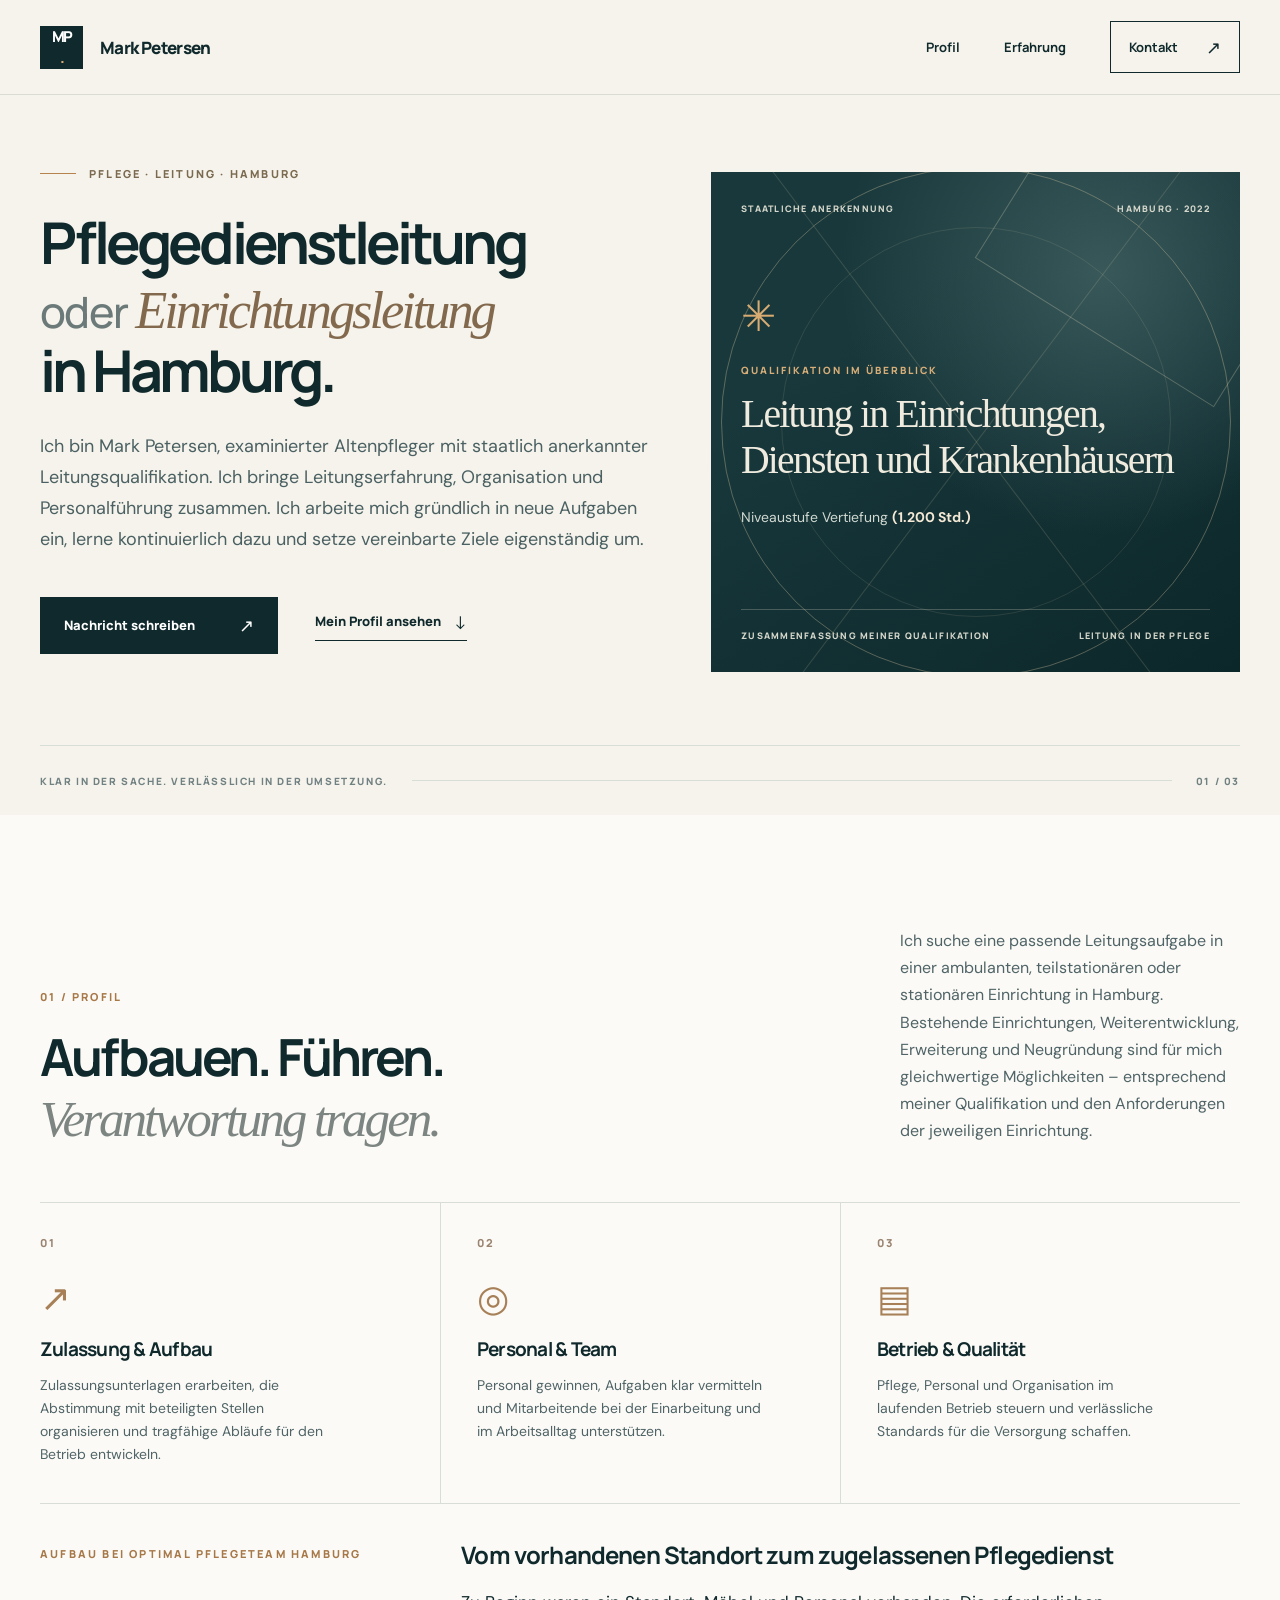
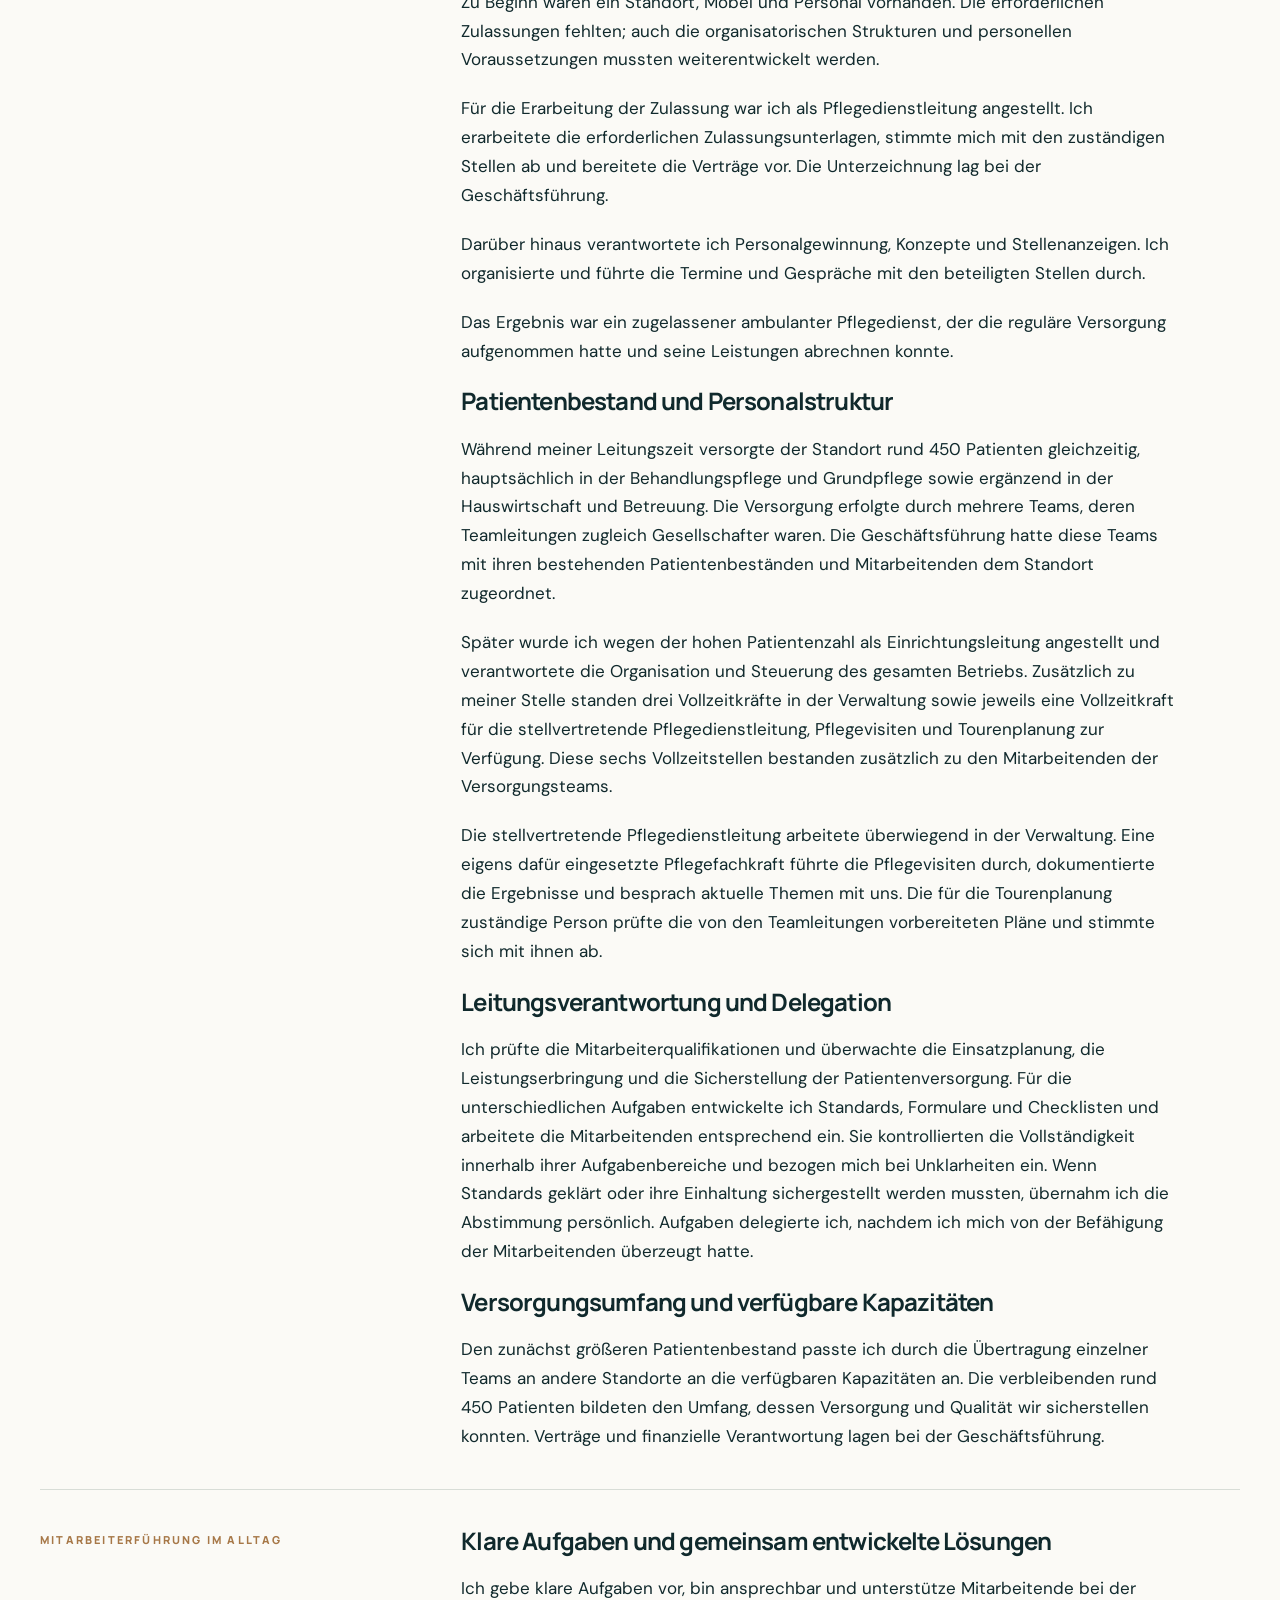
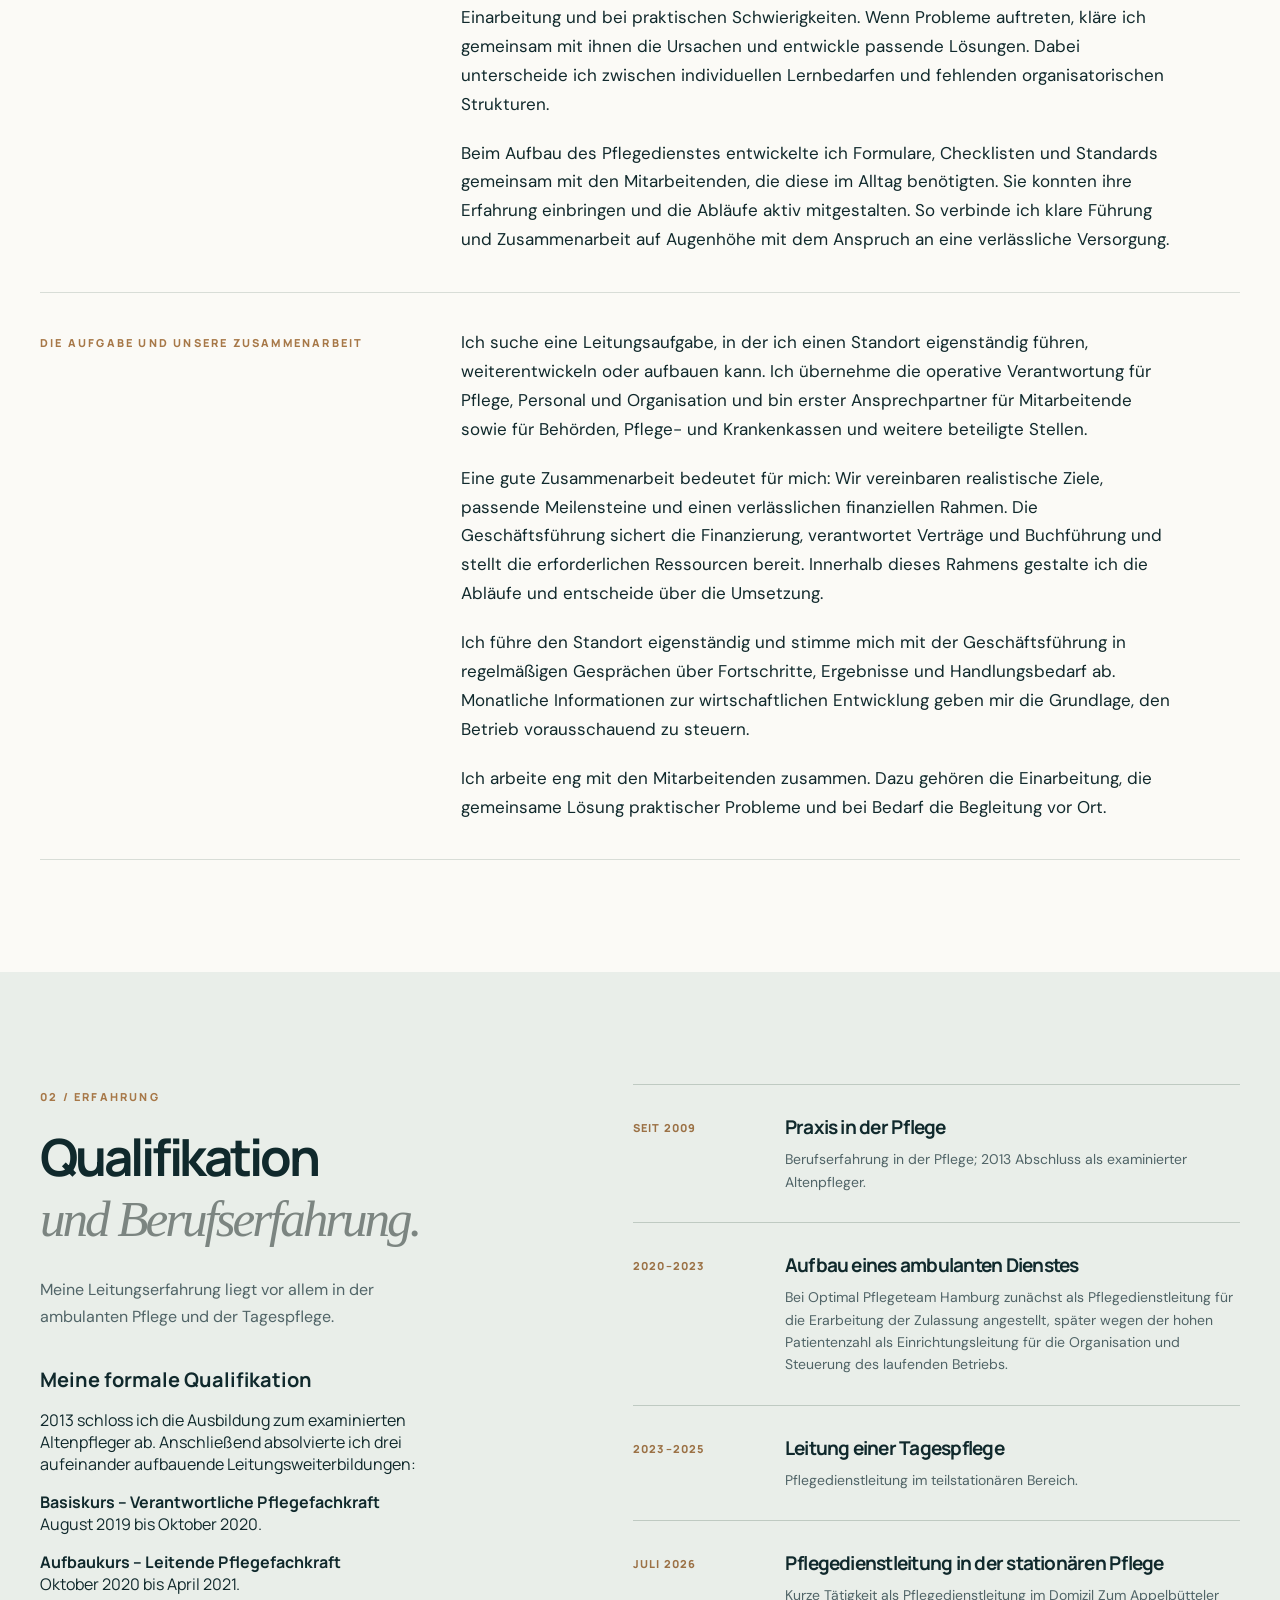
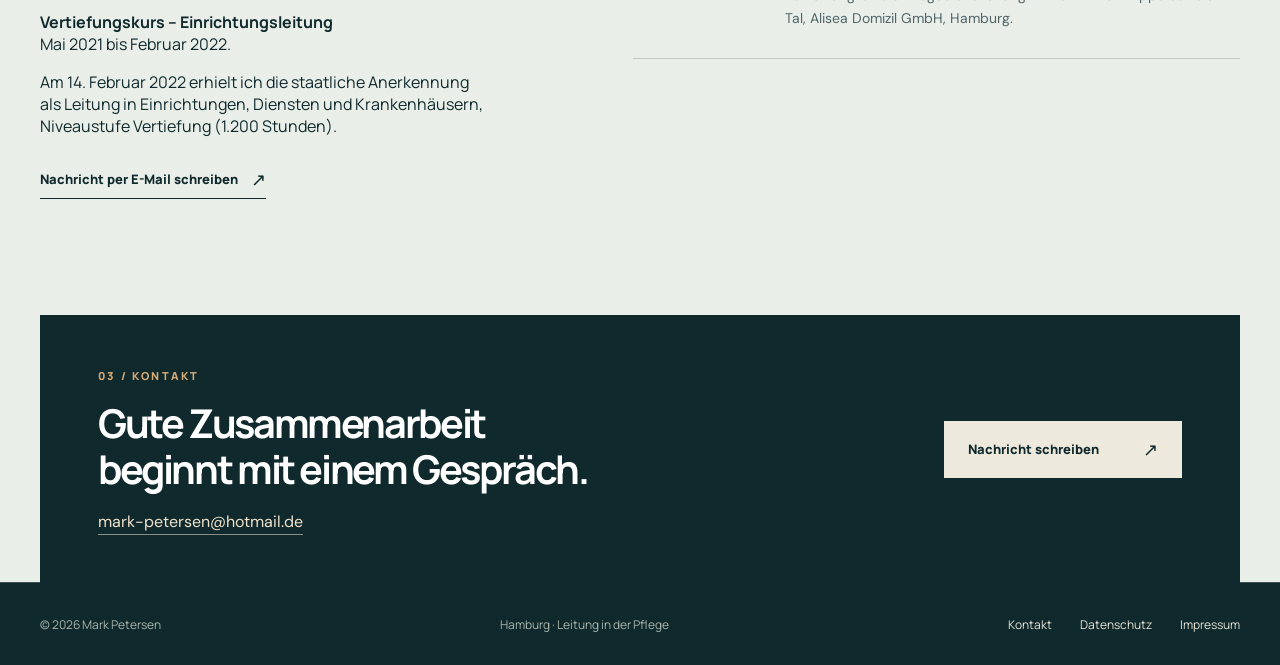
==== commit bec86c2f: "Kläre Abfolge von Pflegedienstleitung und Einrichtungsleitung bei Optimal" ====
--- a/index.html
+++ b/index.html
@@ -71,12 +71,12 @@
         <div class="leadership-note" id="aufbau"><span class="section-kicker">AUFBAU BEI OPTIMAL PFLEGETEAM HAMBURG</span><div class="leadership-copy">
           <h3>Vom vorhandenen Standort zum zugelassenen Pflegedienst</h3>
           <p>Zu Beginn waren ein Standort, Möbel und Personal vorhanden. Die erforderlichen Zulassungen fehlten; auch die organisatorischen Strukturen und personellen Voraussetzungen mussten weiterentwickelt werden.</p>
-          <p>Ich erarbeitete die erforderlichen Zulassungsunterlagen, stimmte mich mit den zuständigen Stellen ab und bereitete die Verträge vor. Die Unterzeichnung lag bei der Geschäftsführung.</p>
+          <p>Für die Erarbeitung der Zulassung war ich als Pflegedienstleitung angestellt. Ich erarbeitete die erforderlichen Zulassungsunterlagen, stimmte mich mit den zuständigen Stellen ab und bereitete die Verträge vor. Die Unterzeichnung lag bei der Geschäftsführung.</p>
           <p>Darüber hinaus verantwortete ich Personalgewinnung, Konzepte und Stellenanzeigen. Ich organisierte und führte die Termine und Gespräche mit den beteiligten Stellen durch.</p>
           <p>Das Ergebnis war ein zugelassener ambulanter Pflegedienst, der die reguläre Versorgung aufgenommen hatte und seine Leistungen abrechnen konnte.</p>
           <h3>Patientenbestand und Personalstruktur</h3>
           <p>Während meiner Leitungszeit versorgte der Standort rund 450 Patienten gleichzeitig, hauptsächlich in der Behandlungspflege und Grundpflege sowie ergänzend in der Hauswirtschaft und Betreuung. Die Versorgung erfolgte durch mehrere Teams, deren Teamleitungen zugleich Gesellschafter waren. Die Geschäftsführung hatte diese Teams mit ihren bestehenden Patientenbeständen und Mitarbeitenden dem Standort zugeordnet.</p>
-          <p>Als Pflegedienstleitung und Einrichtungsleitung verantwortete ich die Organisation und Steuerung des gesamten Betriebs. Zusätzlich zu meiner Stelle standen drei Vollzeitkräfte in der Verwaltung sowie jeweils eine Vollzeitkraft für die stellvertretende Pflegedienstleitung, Pflegevisiten und Tourenplanung zur Verfügung. Diese sechs Vollzeitstellen bestanden zusätzlich zu den Mitarbeitenden der Versorgungsteams.</p>
+          <p>Später wurde ich wegen der hohen Patientenzahl als Einrichtungsleitung angestellt und verantwortete die Organisation und Steuerung des gesamten Betriebs. Zusätzlich zu meiner Stelle standen drei Vollzeitkräfte in der Verwaltung sowie jeweils eine Vollzeitkraft für die stellvertretende Pflegedienstleitung, Pflegevisiten und Tourenplanung zur Verfügung. Diese sechs Vollzeitstellen bestanden zusätzlich zu den Mitarbeitenden der Versorgungsteams.</p>
           <p>Die stellvertretende Pflegedienstleitung arbeitete überwiegend in der Verwaltung. Eine eigens dafür eingesetzte Pflegefachkraft führte die Pflegevisiten durch, dokumentierte die Ergebnisse und besprach aktuelle Themen mit uns. Die für die Tourenplanung zuständige Person prüfte die von den Teamleitungen vorbereiteten Pläne und stimmte sich mit ihnen ab.</p>
           <h3>Leitungsverantwortung und Delegation</h3>
           <p>Ich prüfte die Mitarbeiterqualifikationen und überwachte die Einsatzplanung, die Leistungserbringung und die Sicherstellung der Patientenversorgung. Für die unterschiedlichen Aufgaben entwickelte ich Standards, Formulare und Checklisten und arbeitete die Mitarbeitenden entsprechend ein. Sie kontrollierten die Vollständigkeit innerhalb ihrer Aufgabenbereiche und bezogen mich bei Unklarheiten ein. Wenn Standards geklärt oder ihre Einhaltung sichergestellt werden mussten, übernahm ich die Abstimmung persönlich. Aufgaben delegierte ich, nachdem ich mich von der Befähigung der Mitarbeitenden überzeugt hatte.</p>
@@ -102,7 +102,7 @@
         <div class="path-intro"><span class="section-kicker">02 / ERFAHRUNG</span><h2 id="path-title">Qualifikation<br><span>und Berufserfahrung.</span></h2><p>Meine Leitungserfahrung liegt vor allem in der ambulanten Pflege und der Tagespflege.</p><div class="qualification-summary"><h3>Meine formale Qualifikation</h3><p>2013 schloss ich die Ausbildung zum examinierten Altenpfleger ab. Anschließend absolvierte ich drei aufeinander aufbauende Leitungsweiterbildungen:</p><p><strong>Basiskurs – Verantwortliche Pflegefachkraft</strong><br>August 2019 bis Oktober 2020.</p><p><strong>Aufbaukurs – Leitende Pflegefachkraft</strong><br>Oktober 2020 bis April 2021.</p><p><strong>Vertiefungskurs – Einrichtungsleitung</strong><br>Mai 2021 bis Februar 2022.</p><p>Am 14. Februar 2022 erhielt ich die staatliche Anerkennung als Leitung in Einrichtungen, Diensten und Krankenhäusern, Niveaustufe Vertiefung (1.200 Stunden).</p></div><a class="text-link path-link" href="mailto:mark-petersen@hotmail.de?subject=Nachricht%20zur%20Leitungsposition">Nachricht per E-Mail schreiben <span aria-hidden="true">↗</span></a></div>
         <div class="timeline">
           <div class="timeline-item"><span class="timeline-year">SEIT 2009</span><div><h3>Praxis in der Pflege</h3><p>Berufserfahrung in der Pflege; 2013 Abschluss als examinierter Altenpfleger.</p></div></div>
-          <div class="timeline-item"><span class="timeline-year">2020–2023</span><div><h3>Aufbau eines ambulanten Dienstes</h3><p>Pflegedienstleitung und Einrichtungsleitung bei Optimal Pflegeteam Hamburg: Zulassung, Aufbau und Organisation des laufenden ambulanten Betriebs.</p></div></div>
+          <div class="timeline-item"><span class="timeline-year">2020–2023</span><div><h3>Aufbau eines ambulanten Dienstes</h3><p>Bei Optimal Pflegeteam Hamburg zunächst als Pflegedienstleitung für die Erarbeitung der Zulassung angestellt, später wegen der hohen Patientenzahl als Einrichtungsleitung für die Organisation und Steuerung des laufenden Betriebs.</p></div></div>
           <div class="timeline-item"><span class="timeline-year">2023–2025</span><div><h3>Leitung einer Tagespflege</h3><p>Pflegedienstleitung im teilstationären Bereich.</p></div></div>
           <div class="timeline-item"><span class="timeline-year">JULI 2026</span><div><h3>Pflegedienstleitung in der stationären Pflege</h3><p>Kurze Tätigkeit als Pflegedienstleitung im Domizil Zum Appelbütteler Tal, Alisea Domizil GmbH, Hamburg.</p></div></div>
         </div>
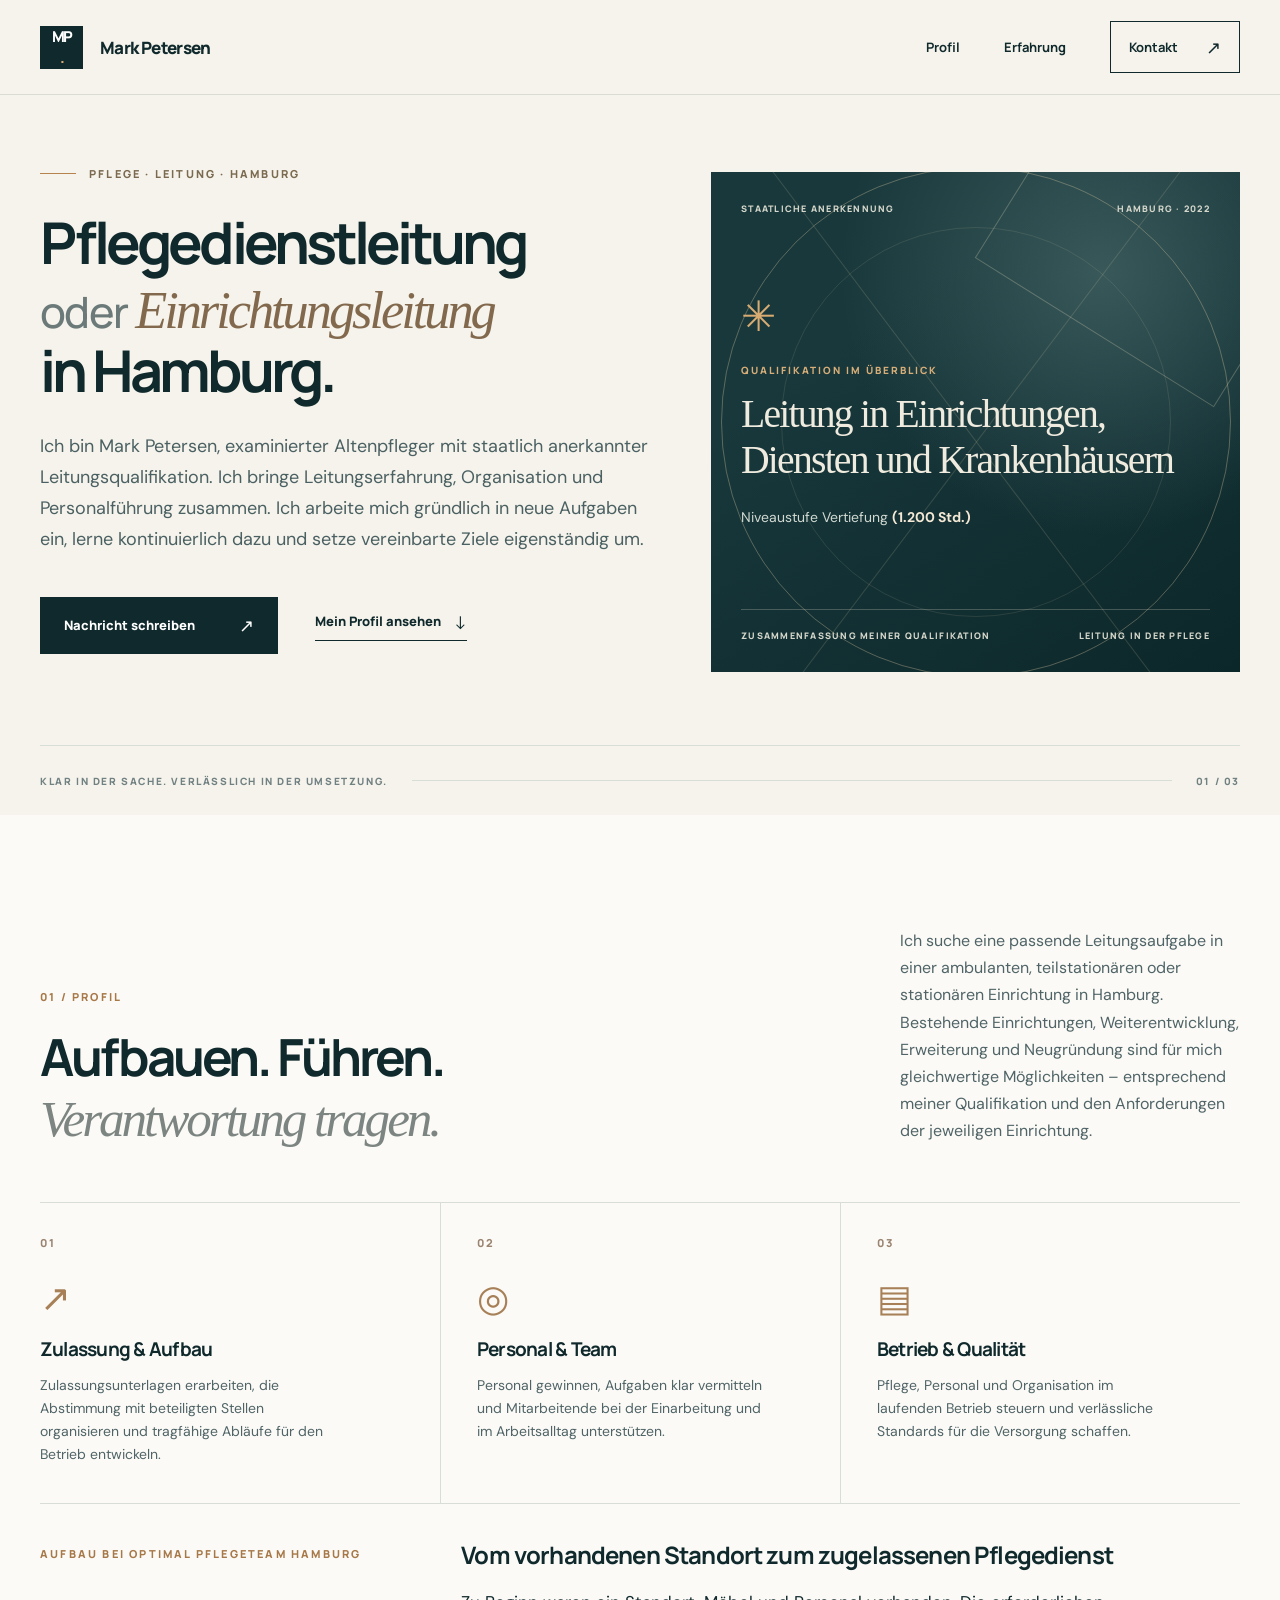
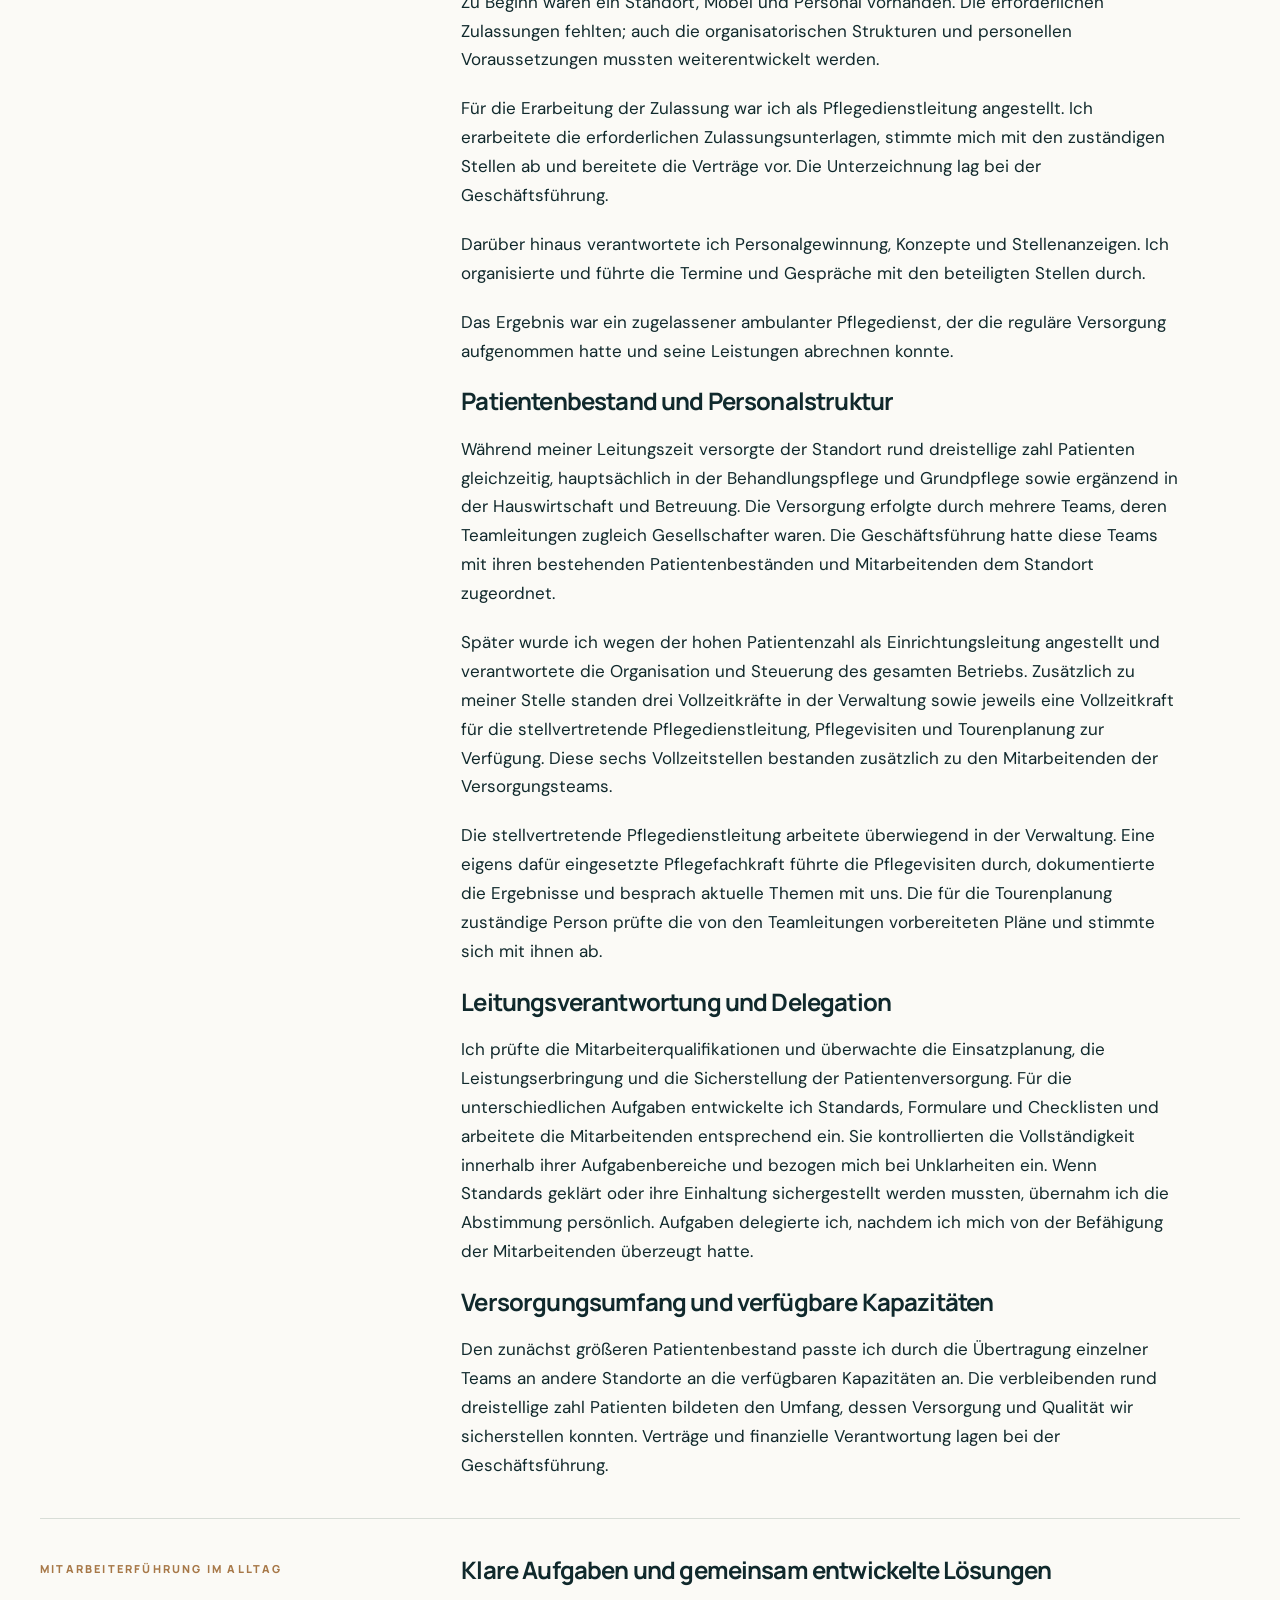
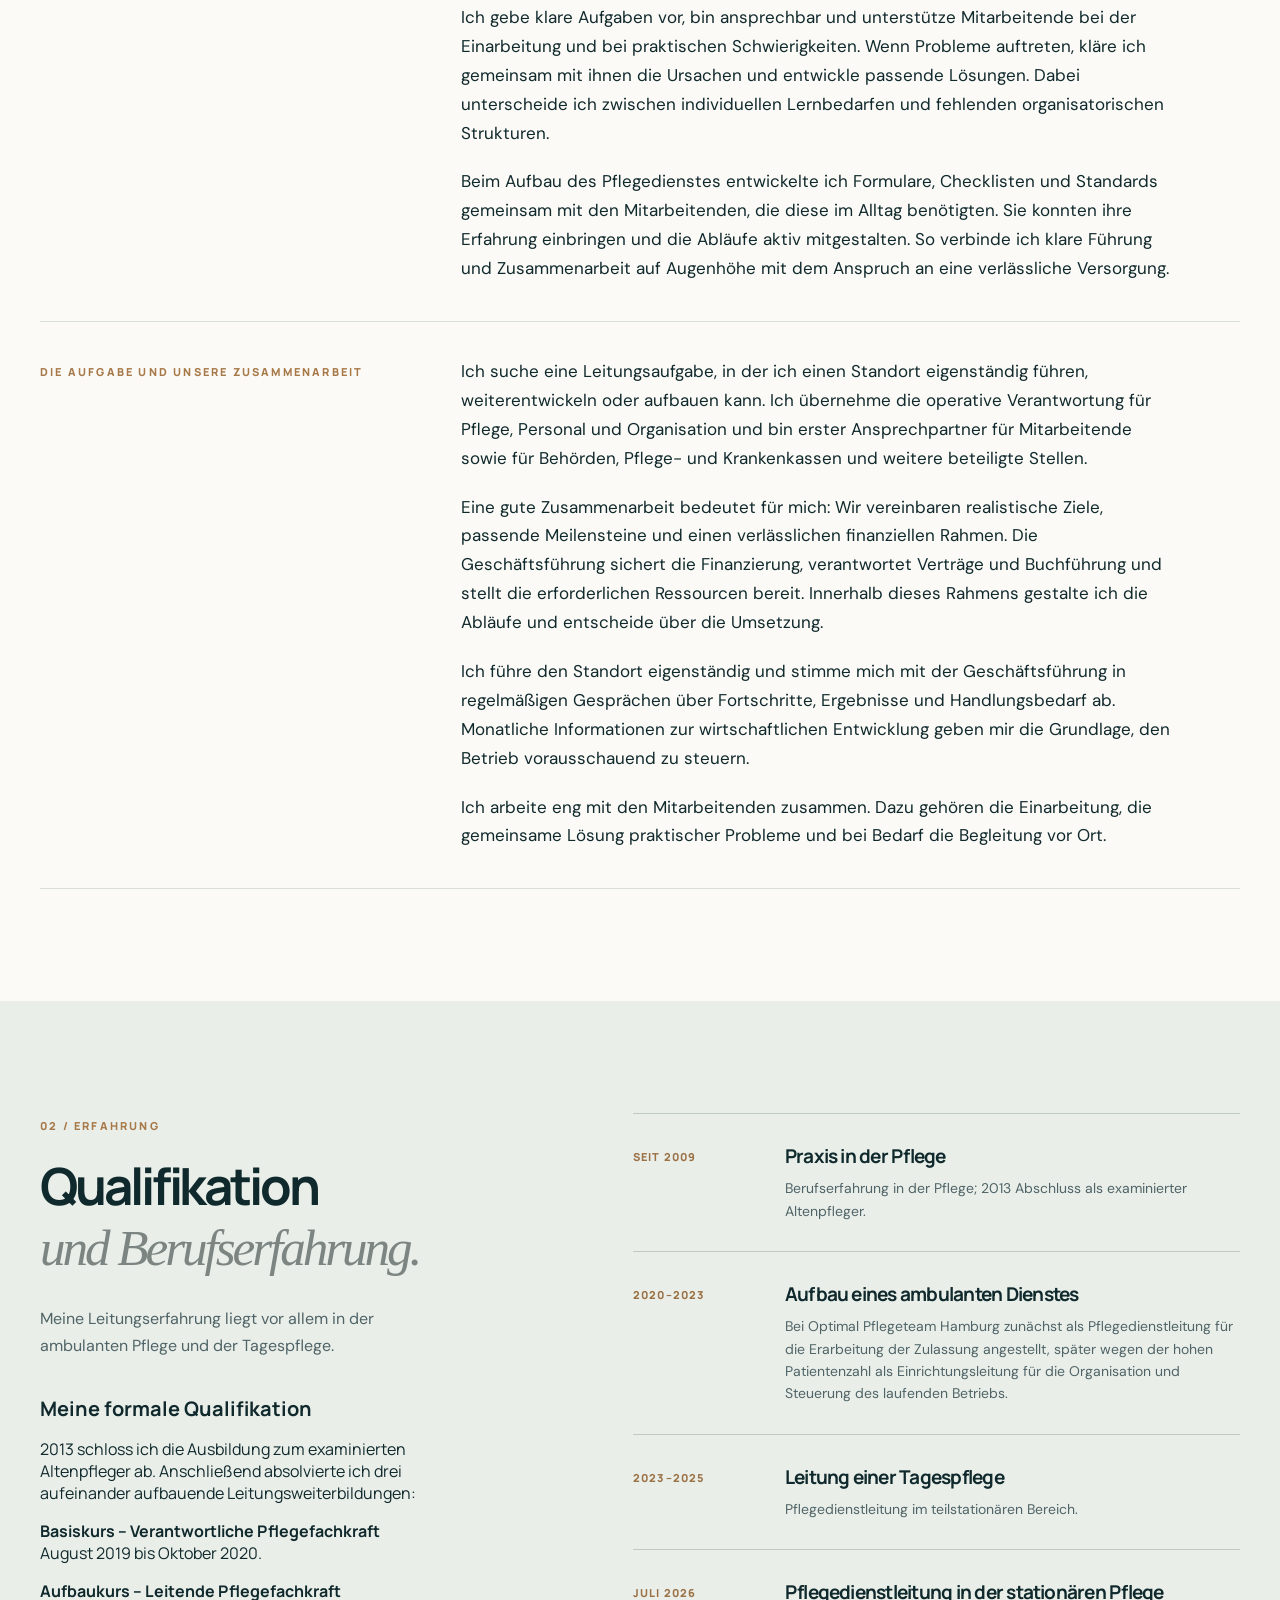
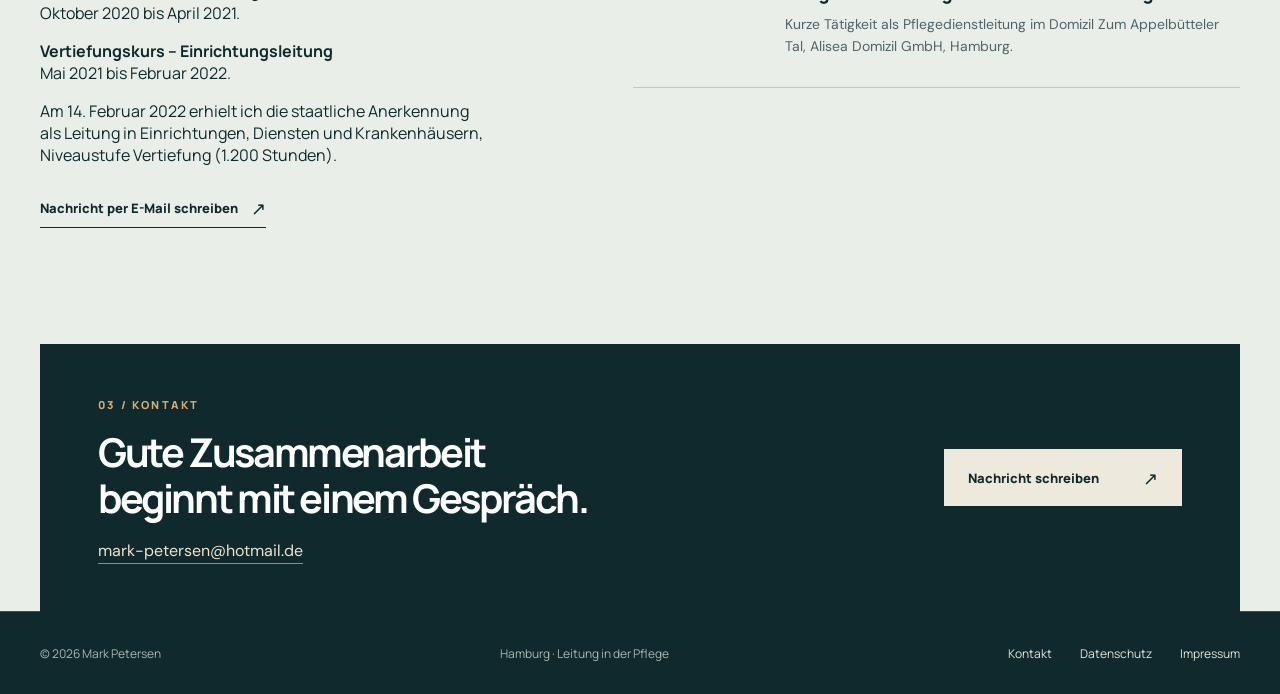
==== commit d7af1d2a: "Update index.html" ====
--- a/index.html
+++ b/index.html
@@ -23,6 +23,12 @@
   <meta name="twitter:image" content="https://markbergedorf.github.io/mark-petersen-pflegeleitung/social-preview.png">
   <title>Mark Petersen | Leitung in der Pflege</title>
   <link rel="stylesheet" href="./styles.css">
+
+  <link rel="icon" href="favicon.ico" sizes="16x16 32x32 48x48">
+  <link rel="icon" href="favicon.svg" type="image/svg+xml" sizes="any">
+  <link rel="icon" href="favicon-32.png" type="image/png" sizes="32x32">
+  <link rel="apple-touch-icon" href="apple-touch-icon.png" sizes="180x180">
+  <link rel="manifest" href="site.webmanifest">
 </head>
 <body>
   <a class="skip-link" href="#inhalt">Zum Inhalt springen</a>
@@ -32,7 +38,7 @@
       <nav aria-label="Hauptnavigation">
         <a href="#profil">Profil</a>
         <a href="#weg">Erfahrung</a>
-        <a class="nav-contact" href="mailto:mark-petersen@hotmail.de?subject=Kontakt%20zur%20Leitungsposition">Kontakt <span aria-hidden="true">↗</span></a>
+        <a class="nav-contact" href="./kontakt.html">Kontakt <span aria-hidden="true">↗</span></a>
       </nav>
     </div>
   </header>
@@ -75,13 +81,13 @@
           <p>Darüber hinaus verantwortete ich Personalgewinnung, Konzepte und Stellenanzeigen. Ich organisierte und führte die Termine und Gespräche mit den beteiligten Stellen durch.</p>
           <p>Das Ergebnis war ein zugelassener ambulanter Pflegedienst, der die reguläre Versorgung aufgenommen hatte und seine Leistungen abrechnen konnte.</p>
           <h3>Patientenbestand und Personalstruktur</h3>
-          <p>Während meiner Leitungszeit versorgte der Standort rund 450 Patienten gleichzeitig, hauptsächlich in der Behandlungspflege und Grundpflege sowie ergänzend in der Hauswirtschaft und Betreuung. Die Versorgung erfolgte durch mehrere Teams, deren Teamleitungen zugleich Gesellschafter waren. Die Geschäftsführung hatte diese Teams mit ihren bestehenden Patientenbeständen und Mitarbeitenden dem Standort zugeordnet.</p>
+          <p>Während meiner Leitungszeit versorgte der Standort rund dreistellige zahl Patienten gleichzeitig, hauptsächlich in der Behandlungspflege und Grundpflege sowie ergänzend in der Hauswirtschaft und Betreuung. Die Versorgung erfolgte durch mehrere Teams, deren Teamleitungen zugleich Gesellschafter waren. Die Geschäftsführung hatte diese Teams mit ihren bestehenden Patientenbeständen und Mitarbeitenden dem Standort zugeordnet.</p>
           <p>Später wurde ich wegen der hohen Patientenzahl als Einrichtungsleitung angestellt und verantwortete die Organisation und Steuerung des gesamten Betriebs. Zusätzlich zu meiner Stelle standen drei Vollzeitkräfte in der Verwaltung sowie jeweils eine Vollzeitkraft für die stellvertretende Pflegedienstleitung, Pflegevisiten und Tourenplanung zur Verfügung. Diese sechs Vollzeitstellen bestanden zusätzlich zu den Mitarbeitenden der Versorgungsteams.</p>
           <p>Die stellvertretende Pflegedienstleitung arbeitete überwiegend in der Verwaltung. Eine eigens dafür eingesetzte Pflegefachkraft führte die Pflegevisiten durch, dokumentierte die Ergebnisse und besprach aktuelle Themen mit uns. Die für die Tourenplanung zuständige Person prüfte die von den Teamleitungen vorbereiteten Pläne und stimmte sich mit ihnen ab.</p>
           <h3>Leitungsverantwortung und Delegation</h3>
           <p>Ich prüfte die Mitarbeiterqualifikationen und überwachte die Einsatzplanung, die Leistungserbringung und die Sicherstellung der Patientenversorgung. Für die unterschiedlichen Aufgaben entwickelte ich Standards, Formulare und Checklisten und arbeitete die Mitarbeitenden entsprechend ein. Sie kontrollierten die Vollständigkeit innerhalb ihrer Aufgabenbereiche und bezogen mich bei Unklarheiten ein. Wenn Standards geklärt oder ihre Einhaltung sichergestellt werden mussten, übernahm ich die Abstimmung persönlich. Aufgaben delegierte ich, nachdem ich mich von der Befähigung der Mitarbeitenden überzeugt hatte.</p>
           <h3>Versorgungsumfang und verfügbare Kapazitäten</h3>
-          <p>Den zunächst größeren Patientenbestand passte ich durch die Übertragung einzelner Teams an andere Standorte an die verfügbaren Kapazitäten an. Die verbleibenden rund 450 Patienten bildeten den Umfang, dessen Versorgung und Qualität wir sicherstellen konnten. Verträge und finanzielle Verantwortung lagen bei der Geschäftsführung.</p>
+          <p>Den zunächst größeren Patientenbestand passte ich durch die Übertragung einzelner Teams an andere Standorte an die verfügbaren Kapazitäten an. Die verbleibenden rund dreistellige zahl Patienten bildeten den Umfang, dessen Versorgung und Qualität wir sicherstellen konnten. Verträge und finanzielle Verantwortung lagen bei der Geschäftsführung.</p>
         </div></div>
         <div class="leadership-note" id="mitarbeiterfuehrung"><span class="section-kicker">MITARBEITERFÜHRUNG IM ALLTAG</span><div class="leadership-copy">
           <h3>Klare Aufgaben und gemeinsam entwickelte Lösungen</h3>
@@ -110,7 +116,7 @@
       <div class="wrap contact-band"><div><span class="section-kicker">03 / KONTAKT</span><h2>Gute Zusammenarbeit<br>beginnt mit einem Gespräch.</h2><a class="contact-address" href="mailto:mark-petersen@hotmail.de">mark-petersen@hotmail.de</a></div><a class="button button-light" href="mailto:mark-petersen@hotmail.de?subject=Kontakt%20zur%20Leitungsposition">Nachricht schreiben <span aria-hidden="true">↗</span></a></div>
     </section>
   </main>
-  <footer class="site-footer"><div class="wrap footer-inner"><span>© <span id="year">2026</span> Mark Petersen</span><span>Hamburg · Leitung in der Pflege</span><div class="footer-links"><a href="mailto:mark-petersen@hotmail.de">Kontakt</a><a href="./datenschutz.html">Datenschutz</a><a href="./impressum.html">Impressum</a></div></div></footer>
+  <footer class="site-footer"><div class="wrap footer-inner"><span>© <span id="year">2026</span> Mark Petersen</span><span>Hamburg · Leitung in der Pflege</span><div class="footer-links"><a href="./kontakt.html">Kontakt</a><a href="./datenschutz.html">Datenschutz</a><a href="./impressum.html">Impressum</a></div></div></footer>
   <script>document.getElementById('year').textContent = new Date().getFullYear();</script>
 </body>
 </html>
--- a/styles.css
+++ b/styles.css
@@ -52,3 +52,33 @@
 .qualification-summary h3 { margin: 0 0 12px; font-size: 20px; line-height: 1.35; }
 .qualification-summary p { margin-bottom: 16px; }
 @media (max-width: 640px) { .leadership-copy h3 { font-size: 21px; } }
+
+/* Kontaktseite: bestehende Farben, Schriften und Abstände. */
+.contact-main{padding:82px 0 92px}
+.contact-main h1{font-size:clamp(43px,6vw,70px);line-height:1.1;letter-spacing:-.065em;margin:22px 0}
+.contact-intro{max-width:740px;font-family:'DM Sans',sans-serif;font-size:19px;line-height:1.7;color:var(--muted)}
+.contact-options{display:grid;grid-template-columns:repeat(3,minmax(0,1fr));gap:18px;margin:40px 0 64px}
+.contact-options a{padding:26px;background:var(--cream);border:1px solid var(--line);display:flex;flex-direction:column;gap:16px}
+.contact-options a:hover{border-color:var(--ink)}
+.contact-options span{font-size:10px;font-weight:800;letter-spacing:.13em}
+.contact-options strong{font-size:21px;line-height:1.4}
+.contact-options small{font-size:13px;color:var(--muted)}
+.contact-section{display:grid;grid-template-columns:1fr 2fr;gap:45px;padding:38px 0;border-top:1px solid var(--line)}
+.contact-section h2{font-size:28px;line-height:1.3;letter-spacing:-.04em;margin:15px 0}
+.contact-copy p{font-family:'DM Sans',sans-serif;font-size:17px;line-height:1.7;margin:0 0 20px;max-width:720px}
+.contact-copy p a{text-decoration:underline;text-underline-offset:3px}
+.contact-copy .email-address{font-size:clamp(18px,2.3vw,27px);font-weight:700;overflow-wrap:anywhere}
+.contact-copy .contact-small{font-size:14px;margin-top:22px;color:var(--muted)}
+.request-preview{margin-top:30px;border:1px solid var(--line);padding:20px}
+.request-preview summary{cursor:pointer;font-weight:700;line-height:1.5}
+.request-preview p{font-size:14px;margin:18px 0}
+.request-preview fieldset{border:0;padding:0;margin:0;min-width:0}
+.request-preview legend{font-size:18px;font-weight:800;margin-bottom:20px}
+.request-preview label{display:block;font-size:14px;font-weight:700;margin-bottom:20px}
+.request-preview label span{font-weight:400;color:var(--muted)}
+.request-preview .field-help{display:block;line-height:1.55;margin-top:7px}
+.request-preview input,.request-preview textarea{display:block;width:100%;min-height:46px;background:#eeeae2;border:1px solid var(--line);border-radius:0;padding:12px;font:inherit;color:var(--muted);margin-top:8px;opacity:1}
+.field-grid{display:grid;grid-template-columns:1fr 1fr;gap:0 18px}
+.request-preview button:disabled{opacity:.55;cursor:not-allowed;transform:none}
+@media(max-width:900px){.contact-options{grid-template-columns:1fr;gap:12px}.contact-options a{gap:10px}.contact-section{gap:25px}}
+@media(max-width:640px){.contact-main{padding:55px 0 65px}.contact-intro{font-size:17px}.contact-options{margin:30px 0 40px}.contact-section{grid-template-columns:1fr;gap:12px;padding:28px 0}.contact-section h2{font-size:25px}.contact-copy p{font-size:16px}.field-grid{grid-template-columns:1fr}.request-preview{padding:16px}.contact-main .button{max-width:100%;gap:18px}}
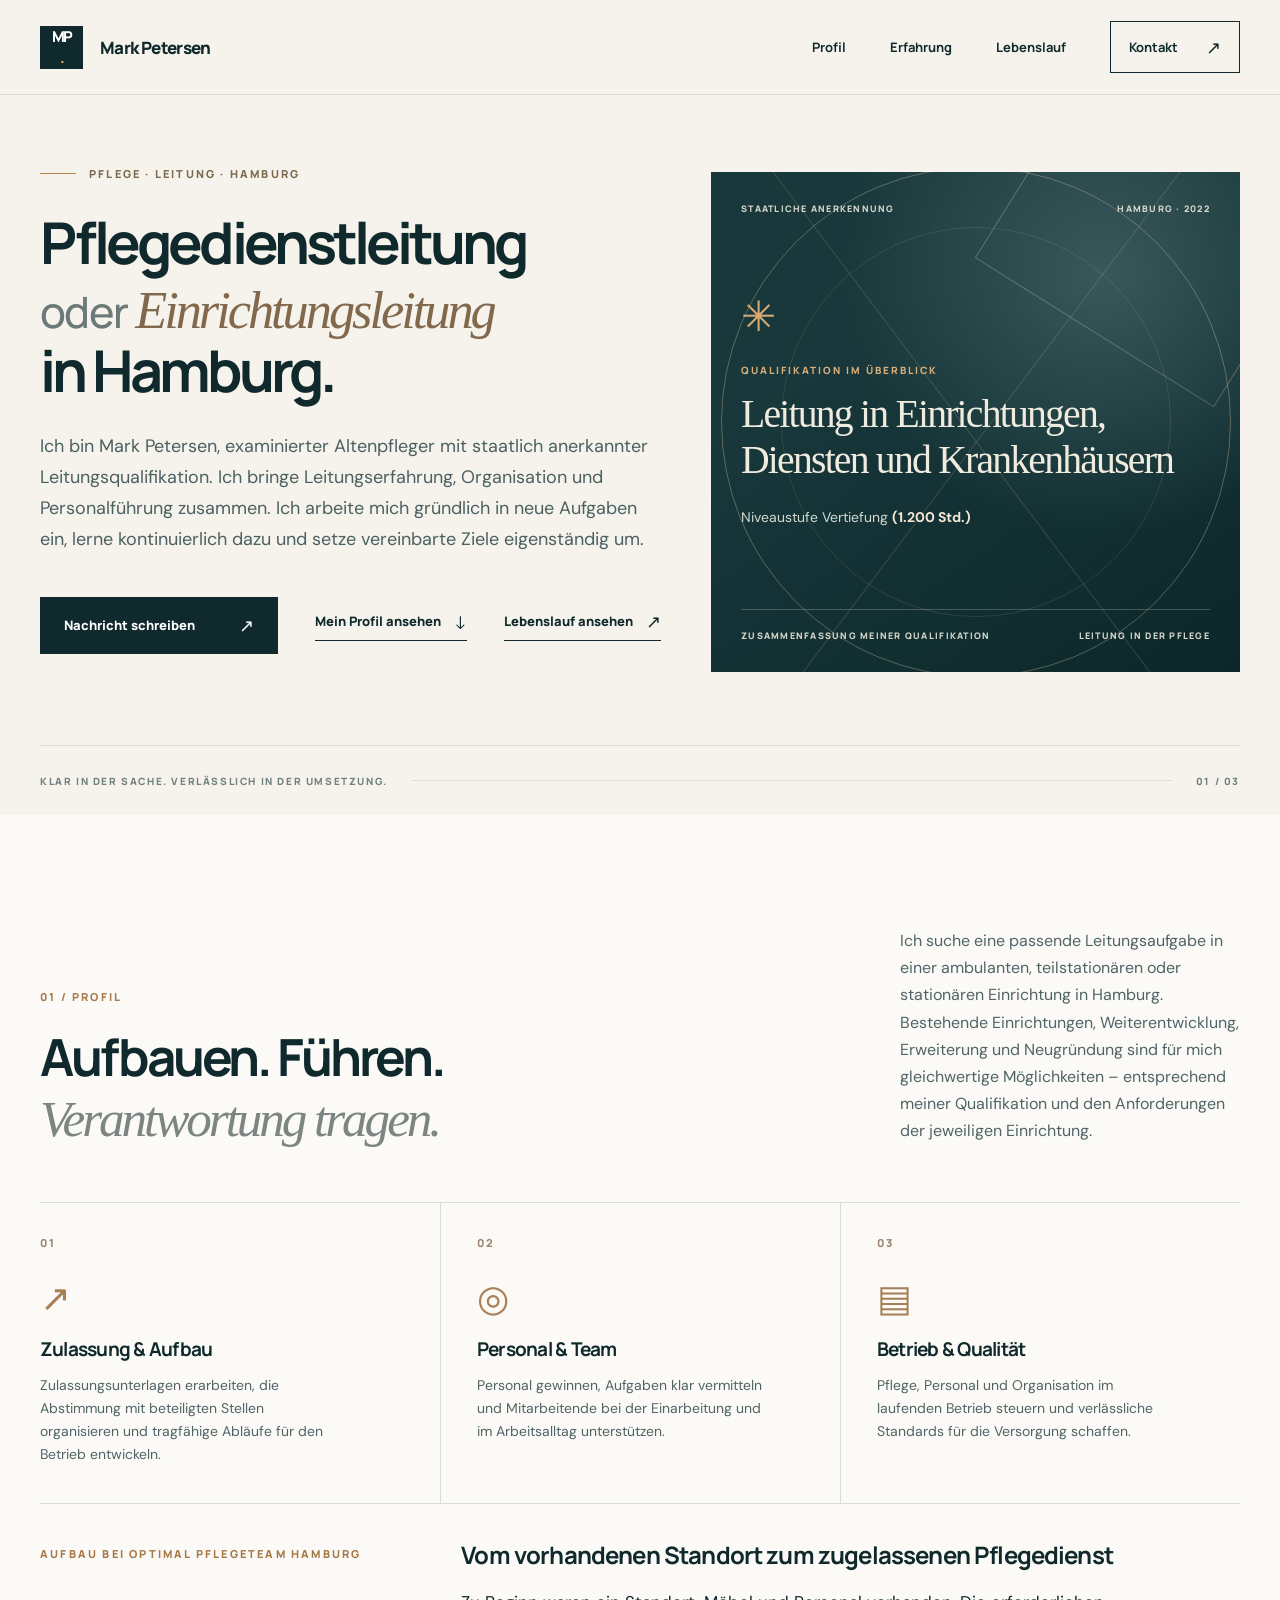
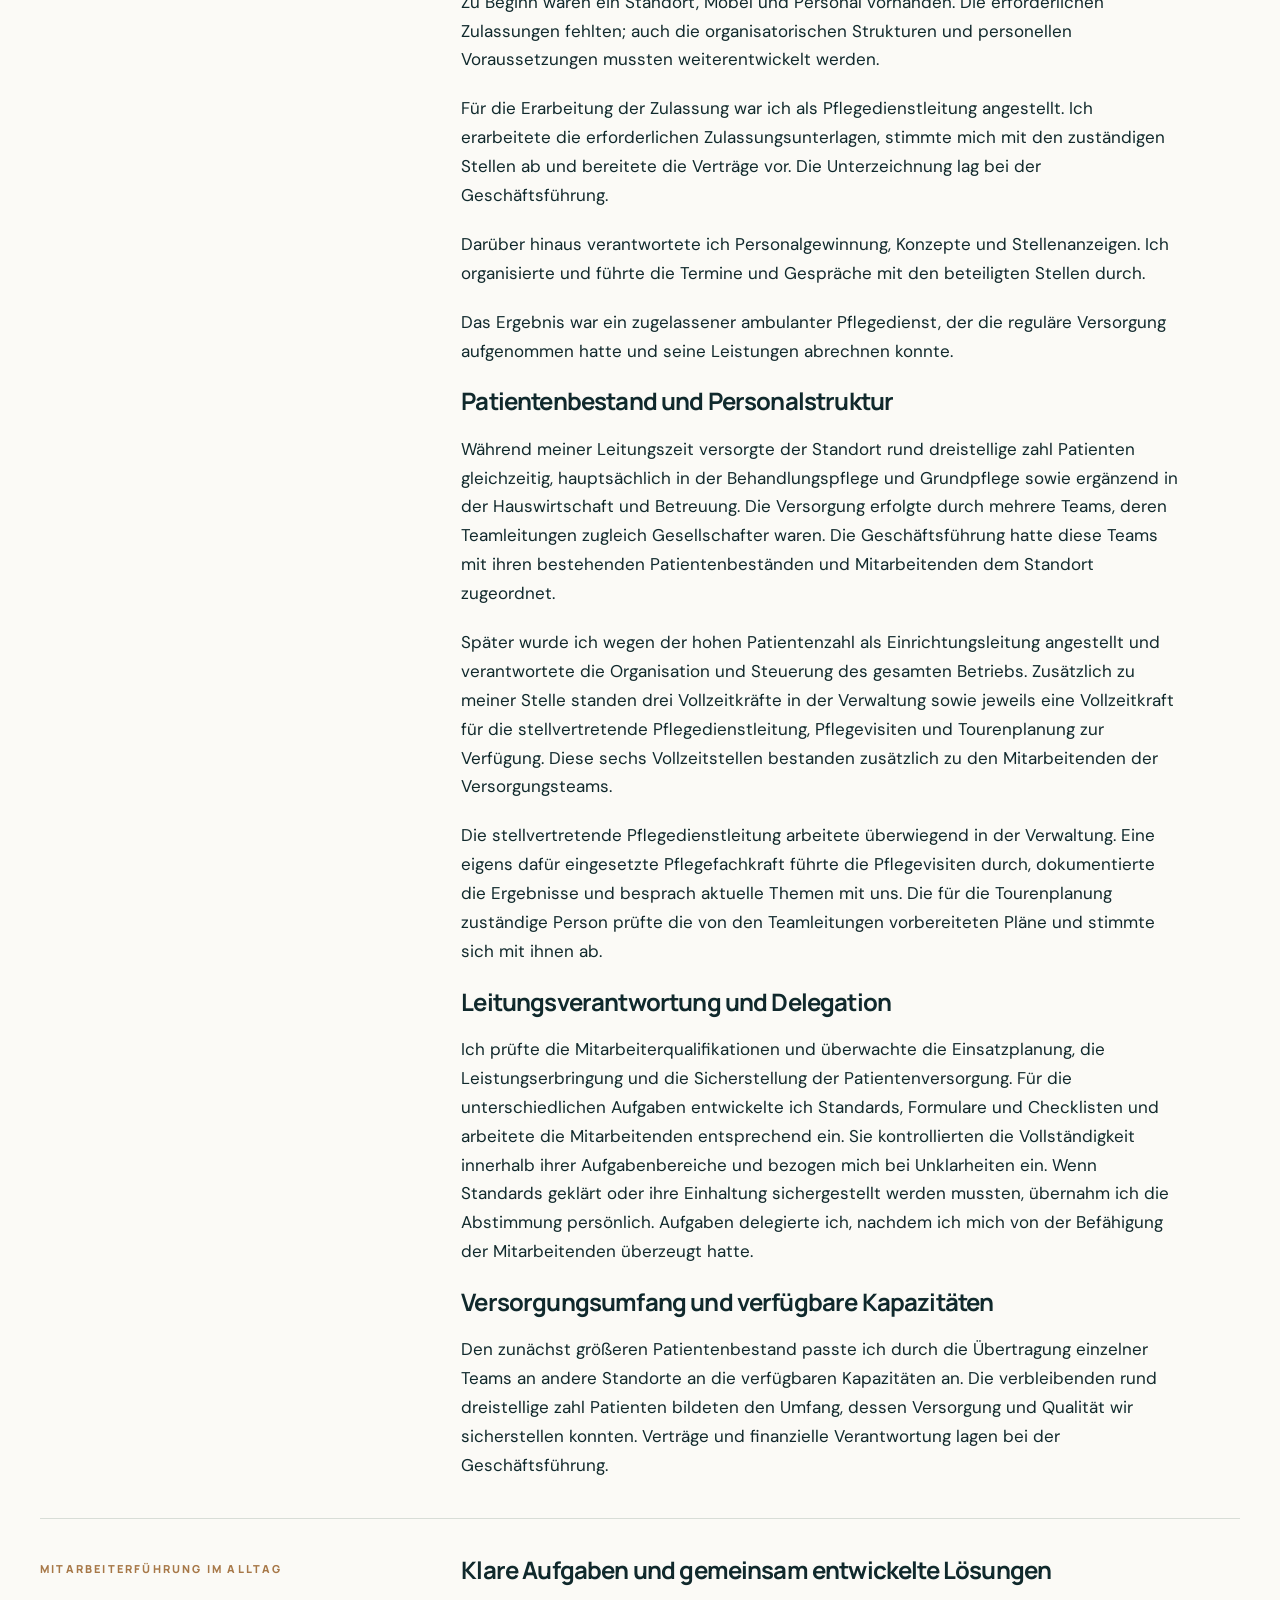
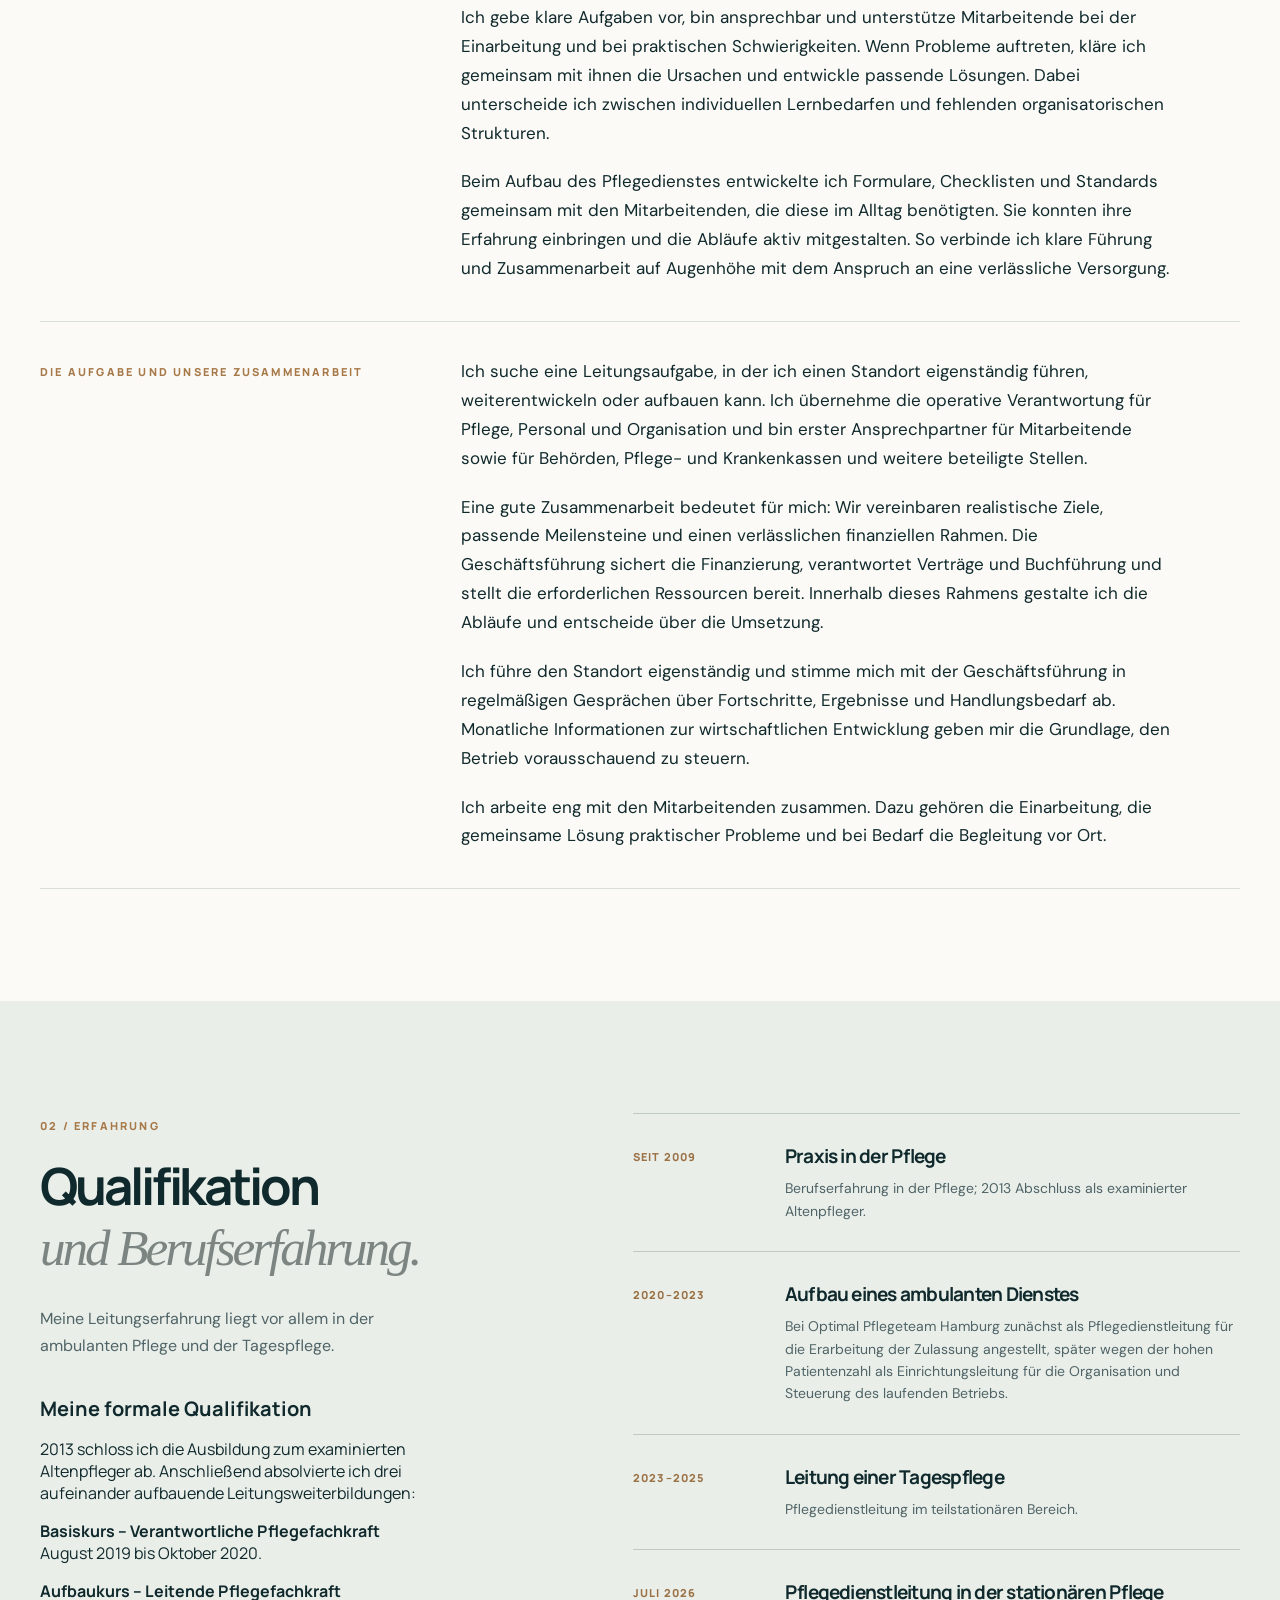
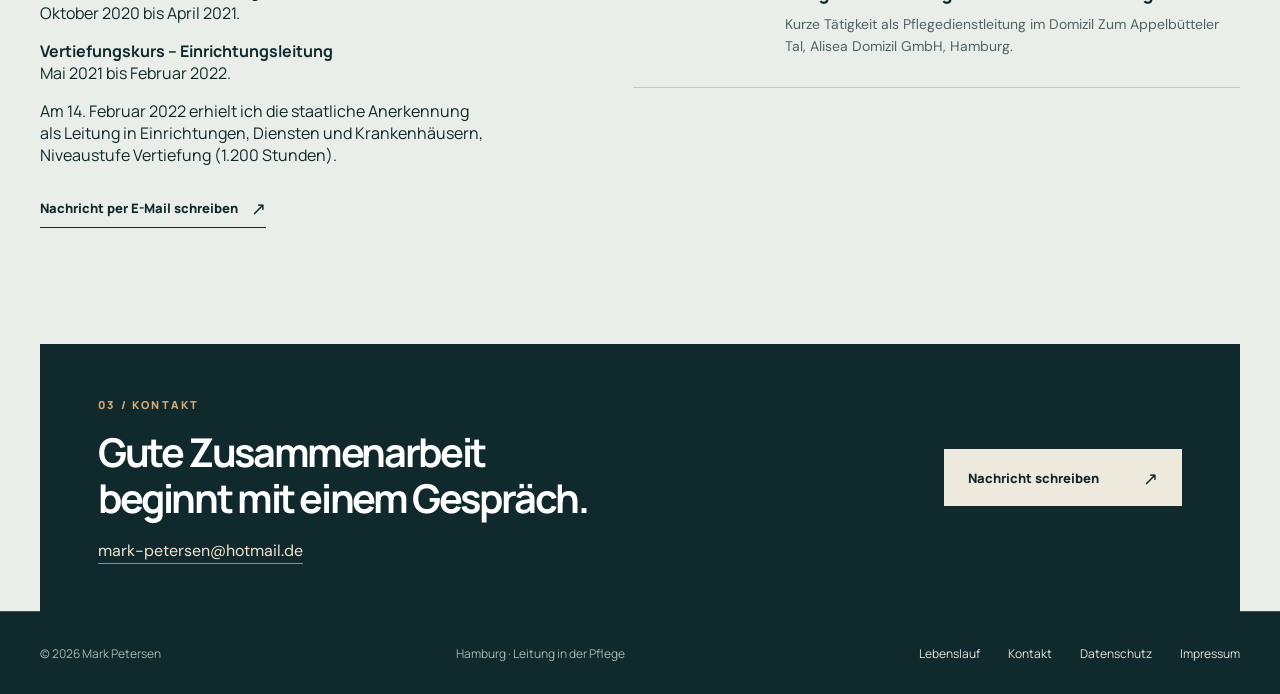
==== commit 927e6392: "Lebenslauf von der Startseite verlinken" ====
--- a/index.html
+++ b/index.html
@@ -38,6 +38,7 @@
       <nav aria-label="Hauptnavigation">
         <a href="#profil">Profil</a>
         <a href="#weg">Erfahrung</a>
+        <a href="./lebenslauf.html">Lebenslauf</a>
         <a class="nav-contact" href="./kontakt.html">Kontakt <span aria-hidden="true">↗</span></a>
       </nav>
     </div>
@@ -53,6 +54,7 @@
           <div class="hero-actions">
             <a class="button button-primary" href="mailto:mark-petersen@hotmail.de?subject=Kontakt%20zur%20Leitungsposition">Nachricht schreiben <span aria-hidden="true">↗</span></a>
             <a class="text-link" href="#profil">Mein Profil ansehen <span aria-hidden="true">↓</span></a>
+            <a class="text-link" href="./lebenslauf.html">Lebenslauf ansehen <span aria-hidden="true">↗</span></a>
           </div>
         </div>
         <div class="hero-visual">
@@ -116,7 +118,7 @@
       <div class="wrap contact-band"><div><span class="section-kicker">03 / KONTAKT</span><h2>Gute Zusammenarbeit<br>beginnt mit einem Gespräch.</h2><a class="contact-address" href="mailto:mark-petersen@hotmail.de">mark-petersen@hotmail.de</a></div><a class="button button-light" href="mailto:mark-petersen@hotmail.de?subject=Kontakt%20zur%20Leitungsposition">Nachricht schreiben <span aria-hidden="true">↗</span></a></div>
     </section>
   </main>
-  <footer class="site-footer"><div class="wrap footer-inner"><span>© <span id="year">2026</span> Mark Petersen</span><span>Hamburg · Leitung in der Pflege</span><div class="footer-links"><a href="./kontakt.html">Kontakt</a><a href="./datenschutz.html">Datenschutz</a><a href="./impressum.html">Impressum</a></div></div></footer>
+  <footer class="site-footer"><div class="wrap footer-inner"><span>© <span id="year">2026</span> Mark Petersen</span><span>Hamburg · Leitung in der Pflege</span><div class="footer-links"><a href="./lebenslauf.html">Lebenslauf</a><a href="./kontakt.html">Kontakt</a><a href="./datenschutz.html">Datenschutz</a><a href="./impressum.html">Impressum</a></div></div></footer>
   <script>document.getElementById('year').textContent = new Date().getFullYear();</script>
 </body>
 </html>
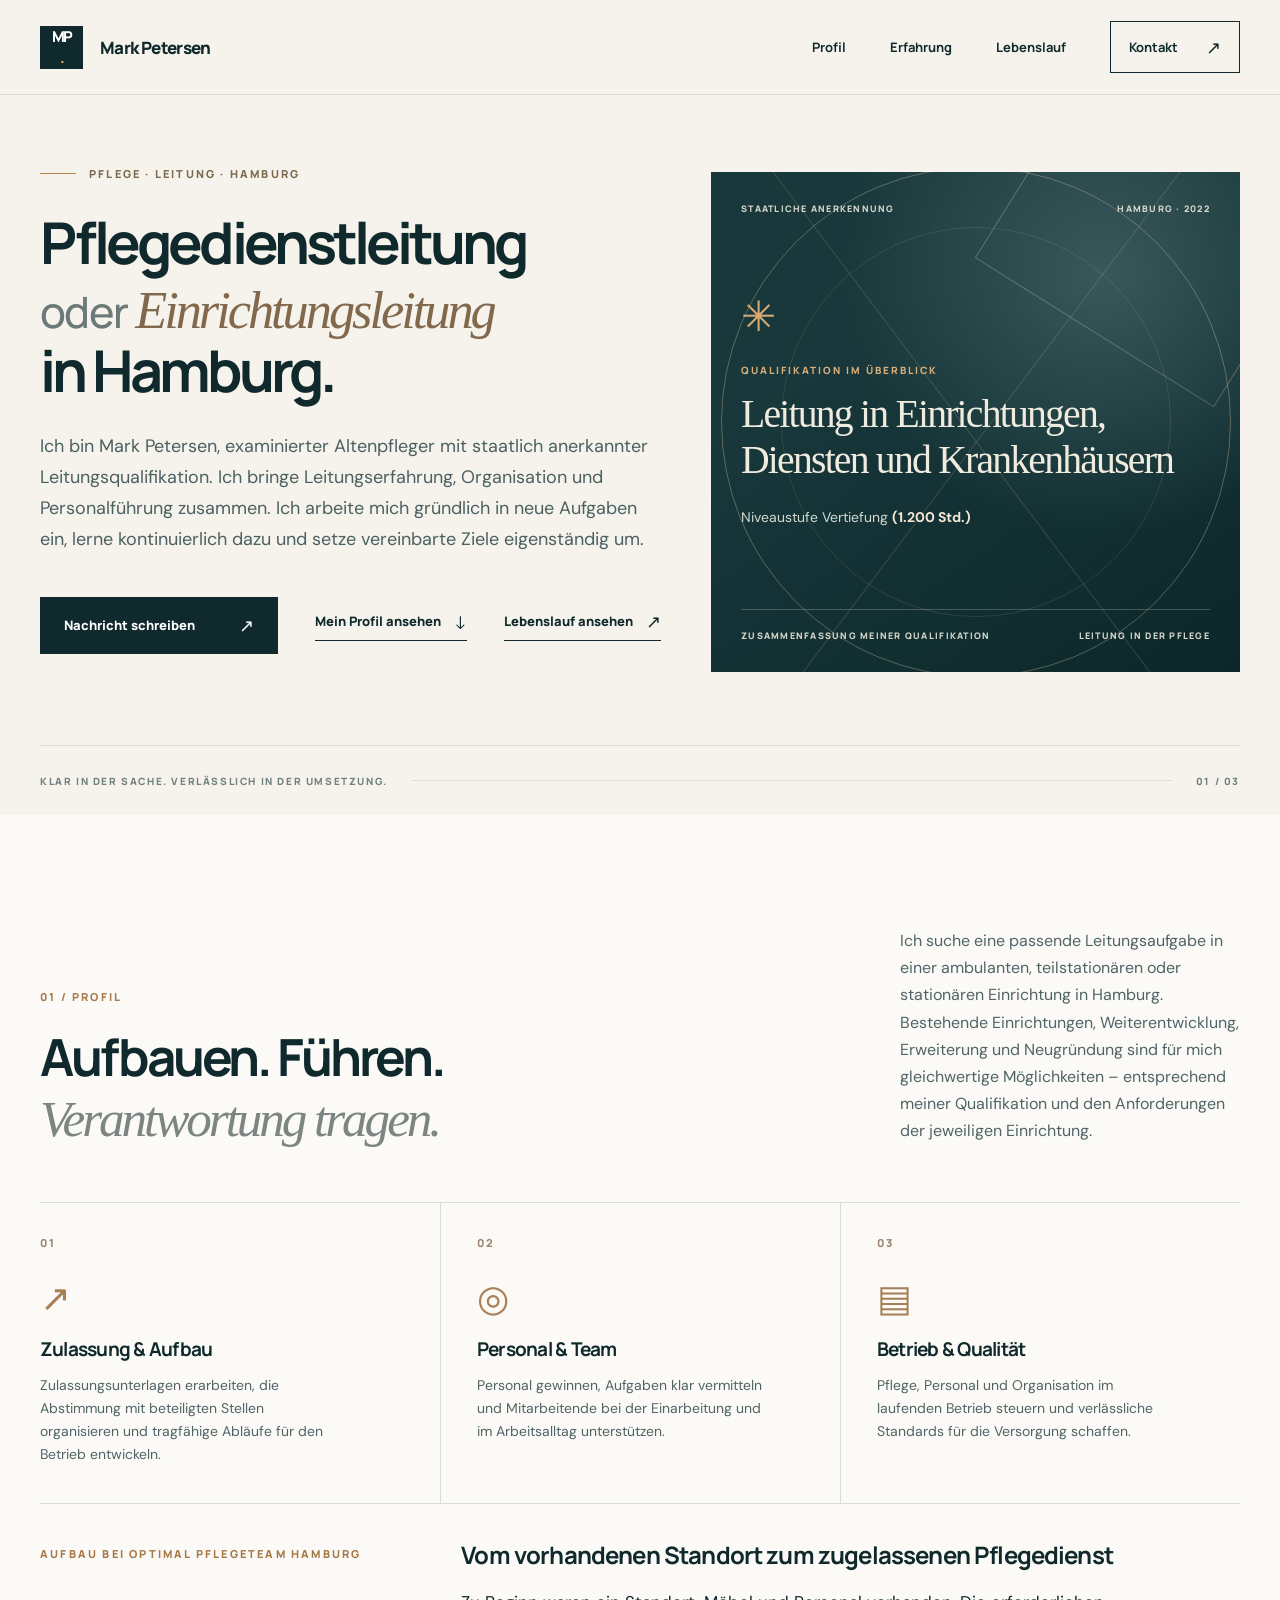
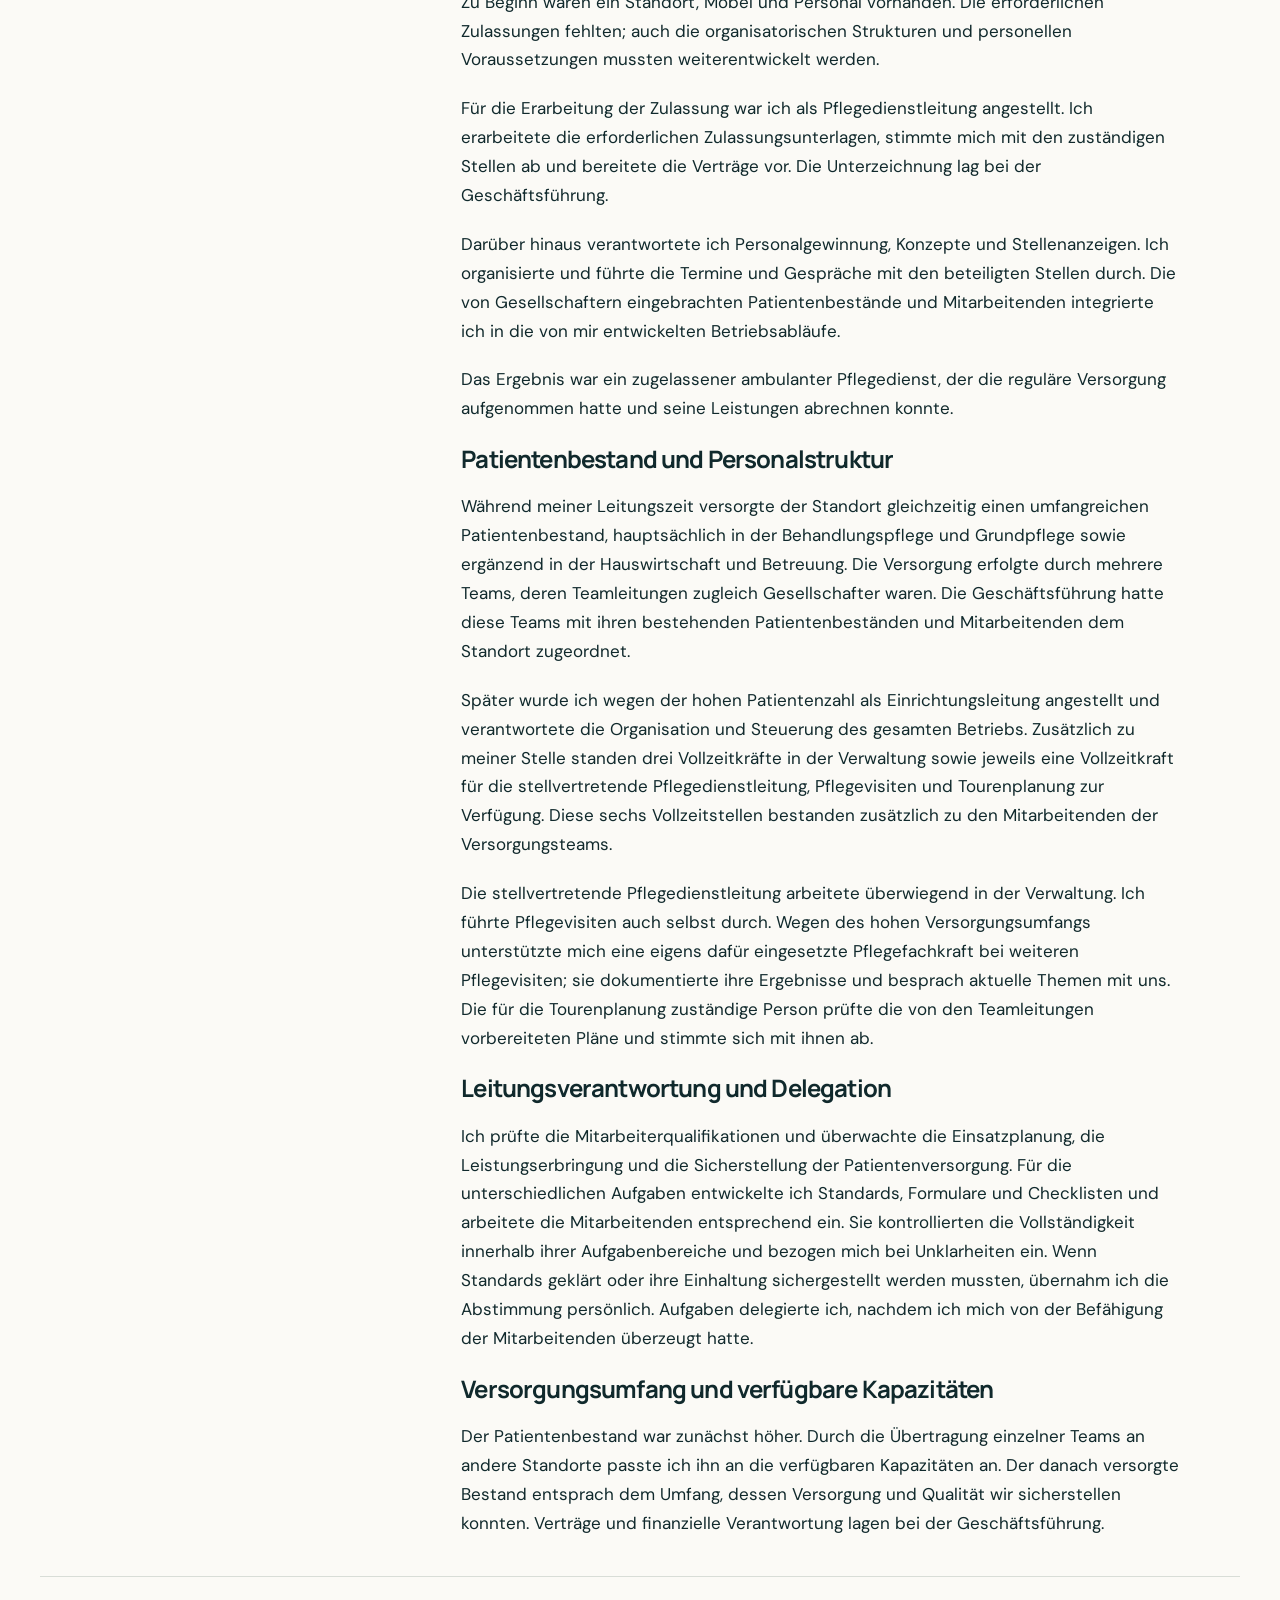
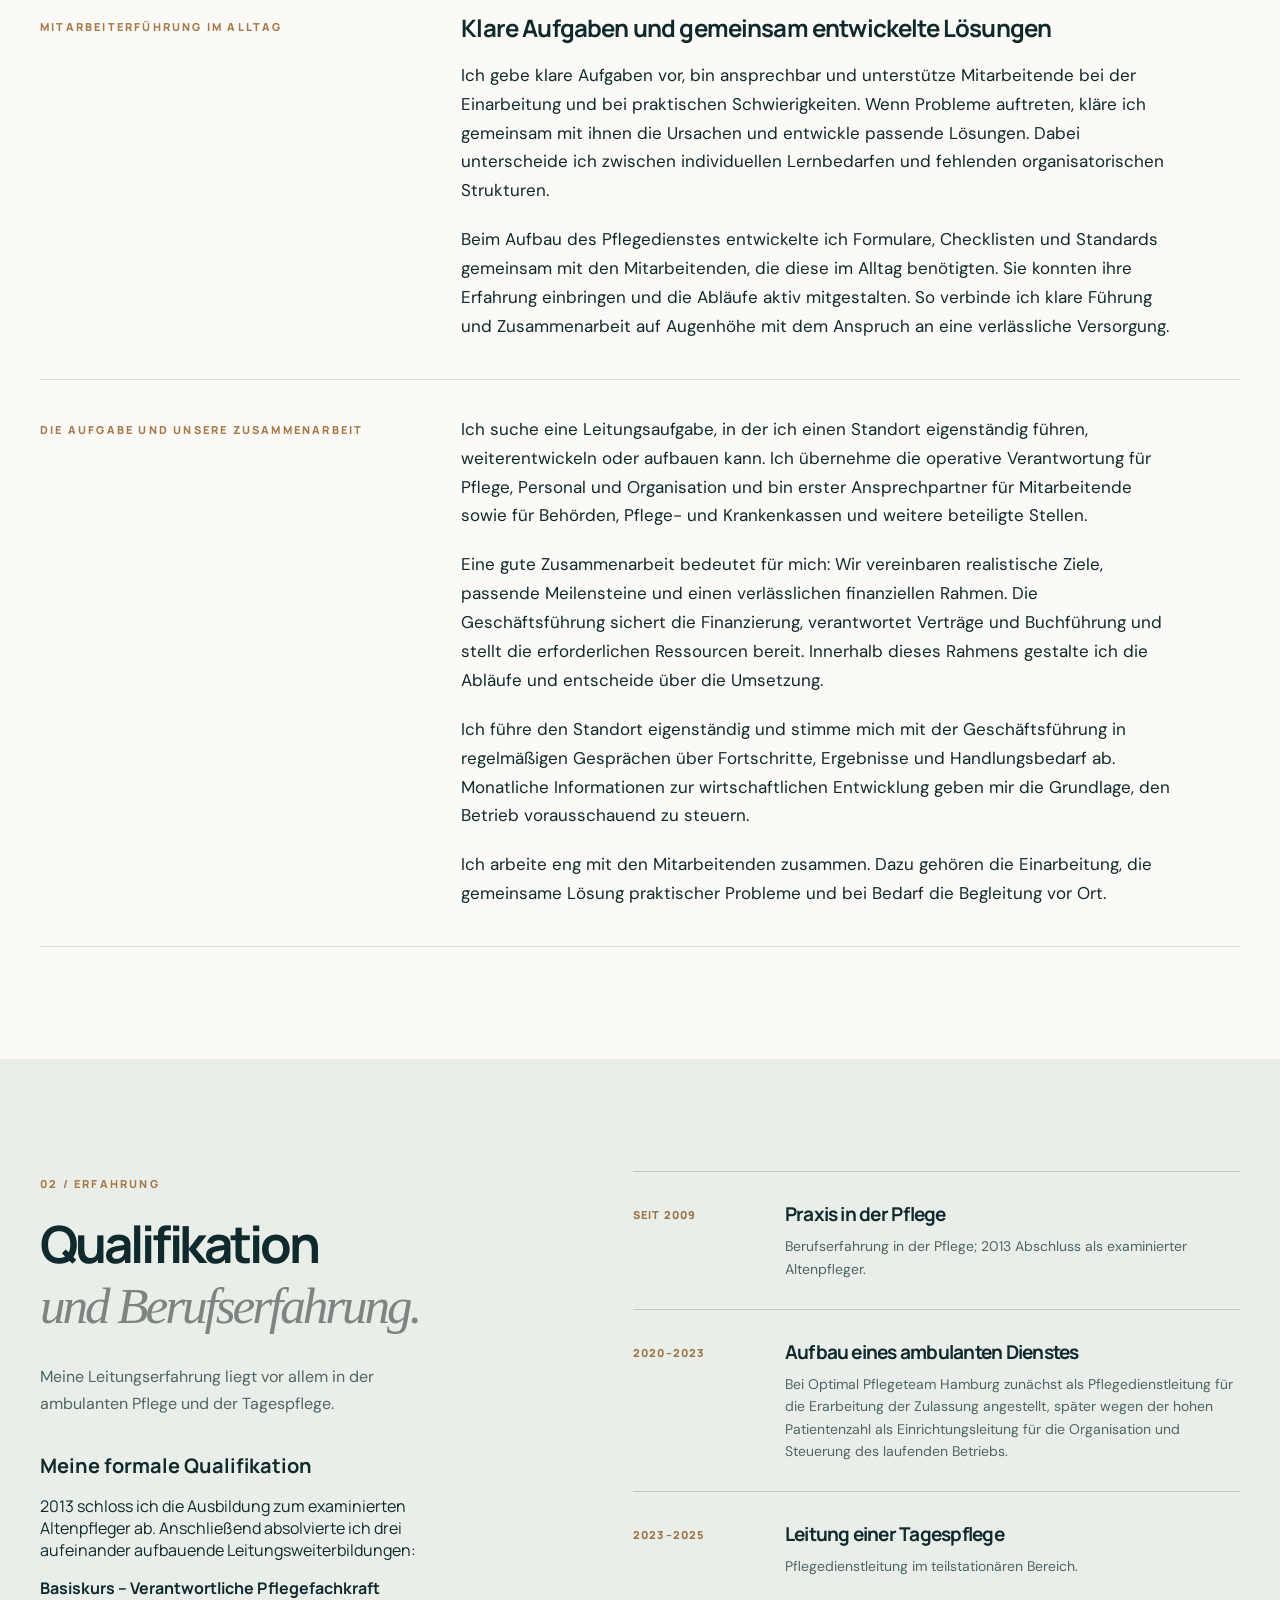
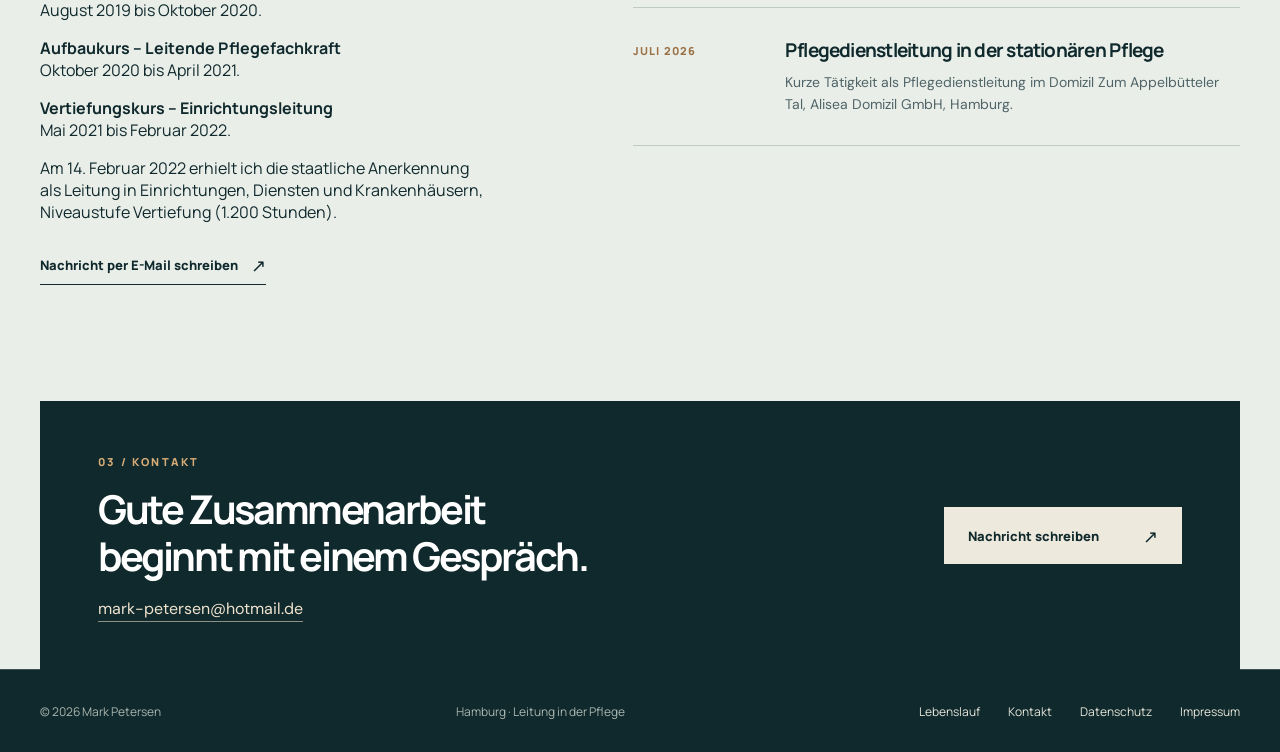
==== commit aa01a9bd: "Präzisiere Aufbau und Patientenbestand ohne Zahlen" ====
--- a/index.html
+++ b/index.html
@@ -80,16 +80,16 @@
           <h3>Vom vorhandenen Standort zum zugelassenen Pflegedienst</h3>
           <p>Zu Beginn waren ein Standort, Möbel und Personal vorhanden. Die erforderlichen Zulassungen fehlten; auch die organisatorischen Strukturen und personellen Voraussetzungen mussten weiterentwickelt werden.</p>
           <p>Für die Erarbeitung der Zulassung war ich als Pflegedienstleitung angestellt. Ich erarbeitete die erforderlichen Zulassungsunterlagen, stimmte mich mit den zuständigen Stellen ab und bereitete die Verträge vor. Die Unterzeichnung lag bei der Geschäftsführung.</p>
-          <p>Darüber hinaus verantwortete ich Personalgewinnung, Konzepte und Stellenanzeigen. Ich organisierte und führte die Termine und Gespräche mit den beteiligten Stellen durch.</p>
+          <p>Darüber hinaus verantwortete ich Personalgewinnung, Konzepte und Stellenanzeigen. Ich organisierte und führte die Termine und Gespräche mit den beteiligten Stellen durch. Die von Gesellschaftern eingebrachten Patientenbestände und Mitarbeitenden integrierte ich in die von mir entwickelten Betriebsabläufe.</p>
           <p>Das Ergebnis war ein zugelassener ambulanter Pflegedienst, der die reguläre Versorgung aufgenommen hatte und seine Leistungen abrechnen konnte.</p>
           <h3>Patientenbestand und Personalstruktur</h3>
-          <p>Während meiner Leitungszeit versorgte der Standort rund dreistellige zahl Patienten gleichzeitig, hauptsächlich in der Behandlungspflege und Grundpflege sowie ergänzend in der Hauswirtschaft und Betreuung. Die Versorgung erfolgte durch mehrere Teams, deren Teamleitungen zugleich Gesellschafter waren. Die Geschäftsführung hatte diese Teams mit ihren bestehenden Patientenbeständen und Mitarbeitenden dem Standort zugeordnet.</p>
+          <p>Während meiner Leitungszeit versorgte der Standort gleichzeitig einen umfangreichen Patientenbestand, hauptsächlich in der Behandlungspflege und Grundpflege sowie ergänzend in der Hauswirtschaft und Betreuung. Die Versorgung erfolgte durch mehrere Teams, deren Teamleitungen zugleich Gesellschafter waren. Die Geschäftsführung hatte diese Teams mit ihren bestehenden Patientenbeständen und Mitarbeitenden dem Standort zugeordnet.</p>
           <p>Später wurde ich wegen der hohen Patientenzahl als Einrichtungsleitung angestellt und verantwortete die Organisation und Steuerung des gesamten Betriebs. Zusätzlich zu meiner Stelle standen drei Vollzeitkräfte in der Verwaltung sowie jeweils eine Vollzeitkraft für die stellvertretende Pflegedienstleitung, Pflegevisiten und Tourenplanung zur Verfügung. Diese sechs Vollzeitstellen bestanden zusätzlich zu den Mitarbeitenden der Versorgungsteams.</p>
-          <p>Die stellvertretende Pflegedienstleitung arbeitete überwiegend in der Verwaltung. Eine eigens dafür eingesetzte Pflegefachkraft führte die Pflegevisiten durch, dokumentierte die Ergebnisse und besprach aktuelle Themen mit uns. Die für die Tourenplanung zuständige Person prüfte die von den Teamleitungen vorbereiteten Pläne und stimmte sich mit ihnen ab.</p>
+          <p>Die stellvertretende Pflegedienstleitung arbeitete überwiegend in der Verwaltung. Ich führte Pflegevisiten auch selbst durch. Wegen des hohen Versorgungsumfangs unterstützte mich eine eigens dafür eingesetzte Pflegefachkraft bei weiteren Pflegevisiten; sie dokumentierte ihre Ergebnisse und besprach aktuelle Themen mit uns. Die für die Tourenplanung zuständige Person prüfte die von den Teamleitungen vorbereiteten Pläne und stimmte sich mit ihnen ab.</p>
           <h3>Leitungsverantwortung und Delegation</h3>
           <p>Ich prüfte die Mitarbeiterqualifikationen und überwachte die Einsatzplanung, die Leistungserbringung und die Sicherstellung der Patientenversorgung. Für die unterschiedlichen Aufgaben entwickelte ich Standards, Formulare und Checklisten und arbeitete die Mitarbeitenden entsprechend ein. Sie kontrollierten die Vollständigkeit innerhalb ihrer Aufgabenbereiche und bezogen mich bei Unklarheiten ein. Wenn Standards geklärt oder ihre Einhaltung sichergestellt werden mussten, übernahm ich die Abstimmung persönlich. Aufgaben delegierte ich, nachdem ich mich von der Befähigung der Mitarbeitenden überzeugt hatte.</p>
           <h3>Versorgungsumfang und verfügbare Kapazitäten</h3>
-          <p>Den zunächst größeren Patientenbestand passte ich durch die Übertragung einzelner Teams an andere Standorte an die verfügbaren Kapazitäten an. Die verbleibenden rund dreistellige zahl Patienten bildeten den Umfang, dessen Versorgung und Qualität wir sicherstellen konnten. Verträge und finanzielle Verantwortung lagen bei der Geschäftsführung.</p>
+          <p>Der Patientenbestand war zunächst höher. Durch die Übertragung einzelner Teams an andere Standorte passte ich ihn an die verfügbaren Kapazitäten an. Der danach versorgte Bestand entsprach dem Umfang, dessen Versorgung und Qualität wir sicherstellen konnten. Verträge und finanzielle Verantwortung lagen bei der Geschäftsführung.</p>
         </div></div>
         <div class="leadership-note" id="mitarbeiterfuehrung"><span class="section-kicker">MITARBEITERFÜHRUNG IM ALLTAG</span><div class="leadership-copy">
           <h3>Klare Aufgaben und gemeinsam entwickelte Lösungen</h3>
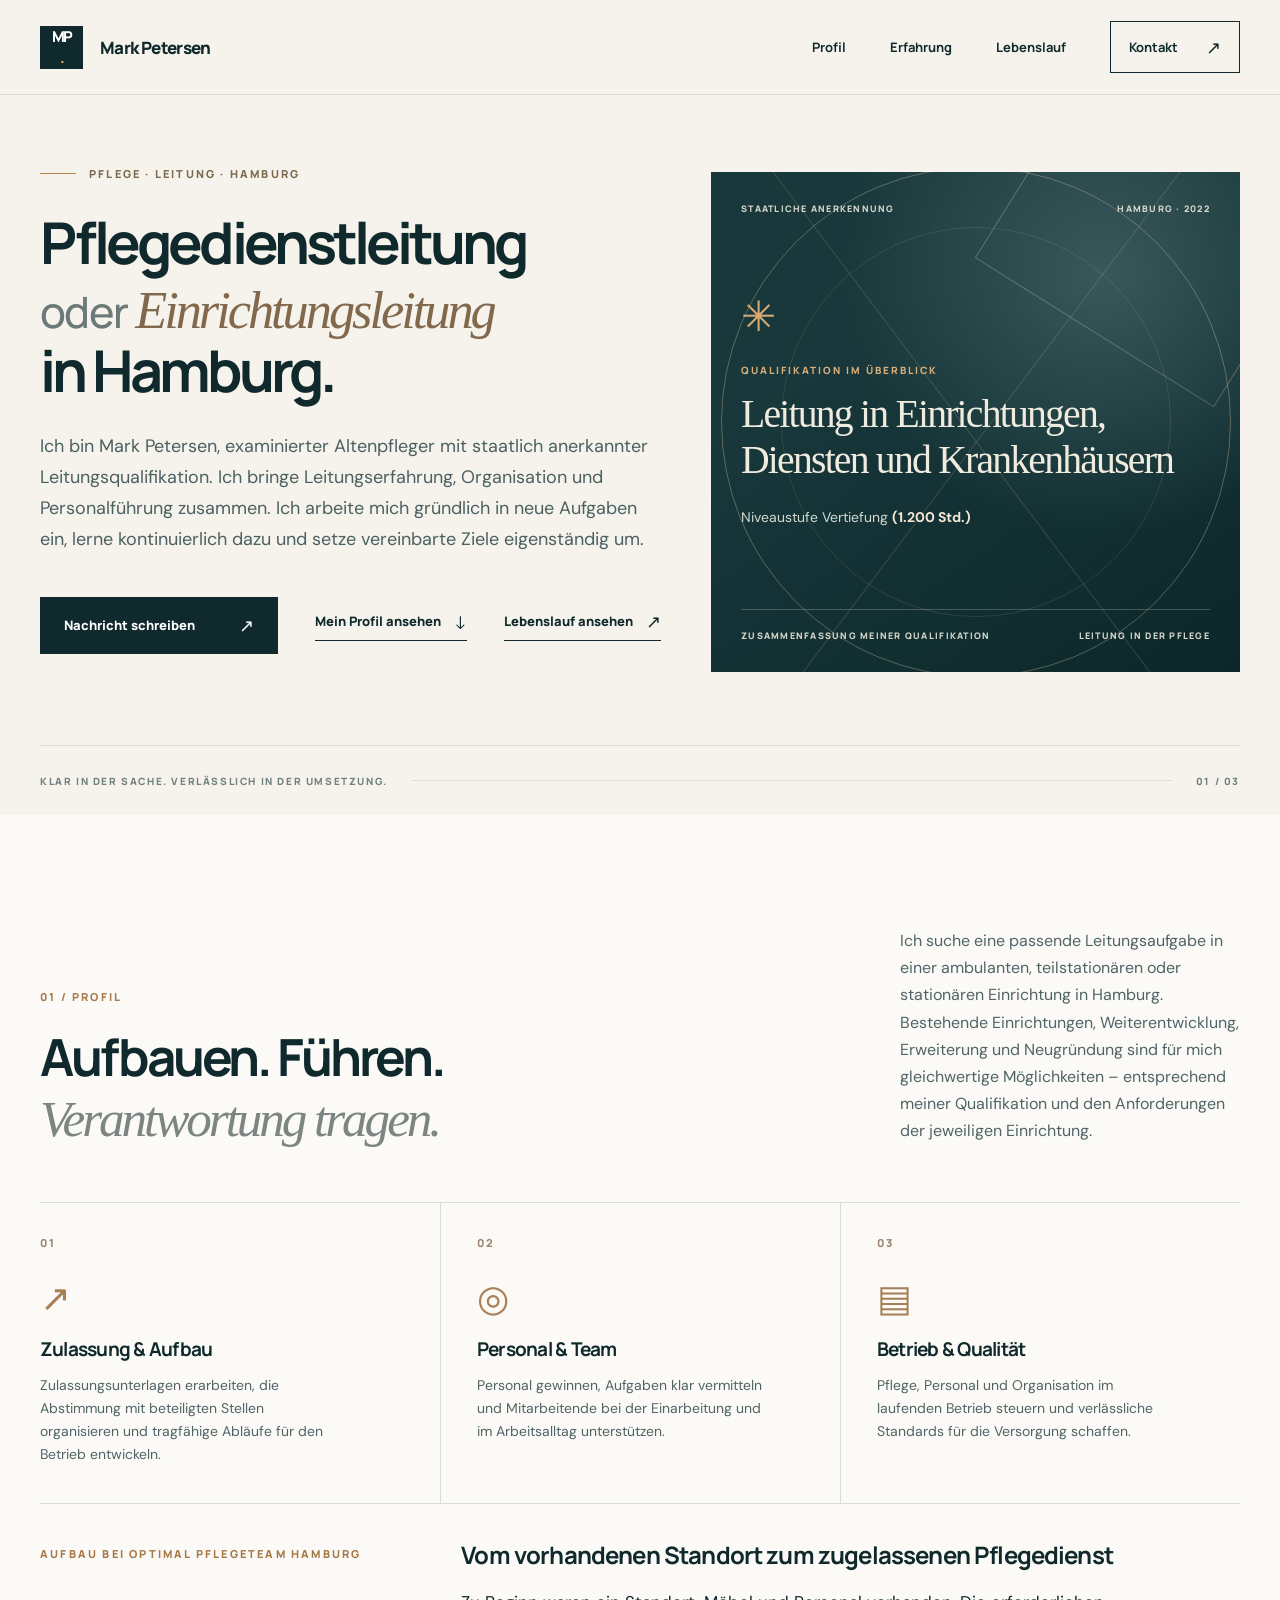
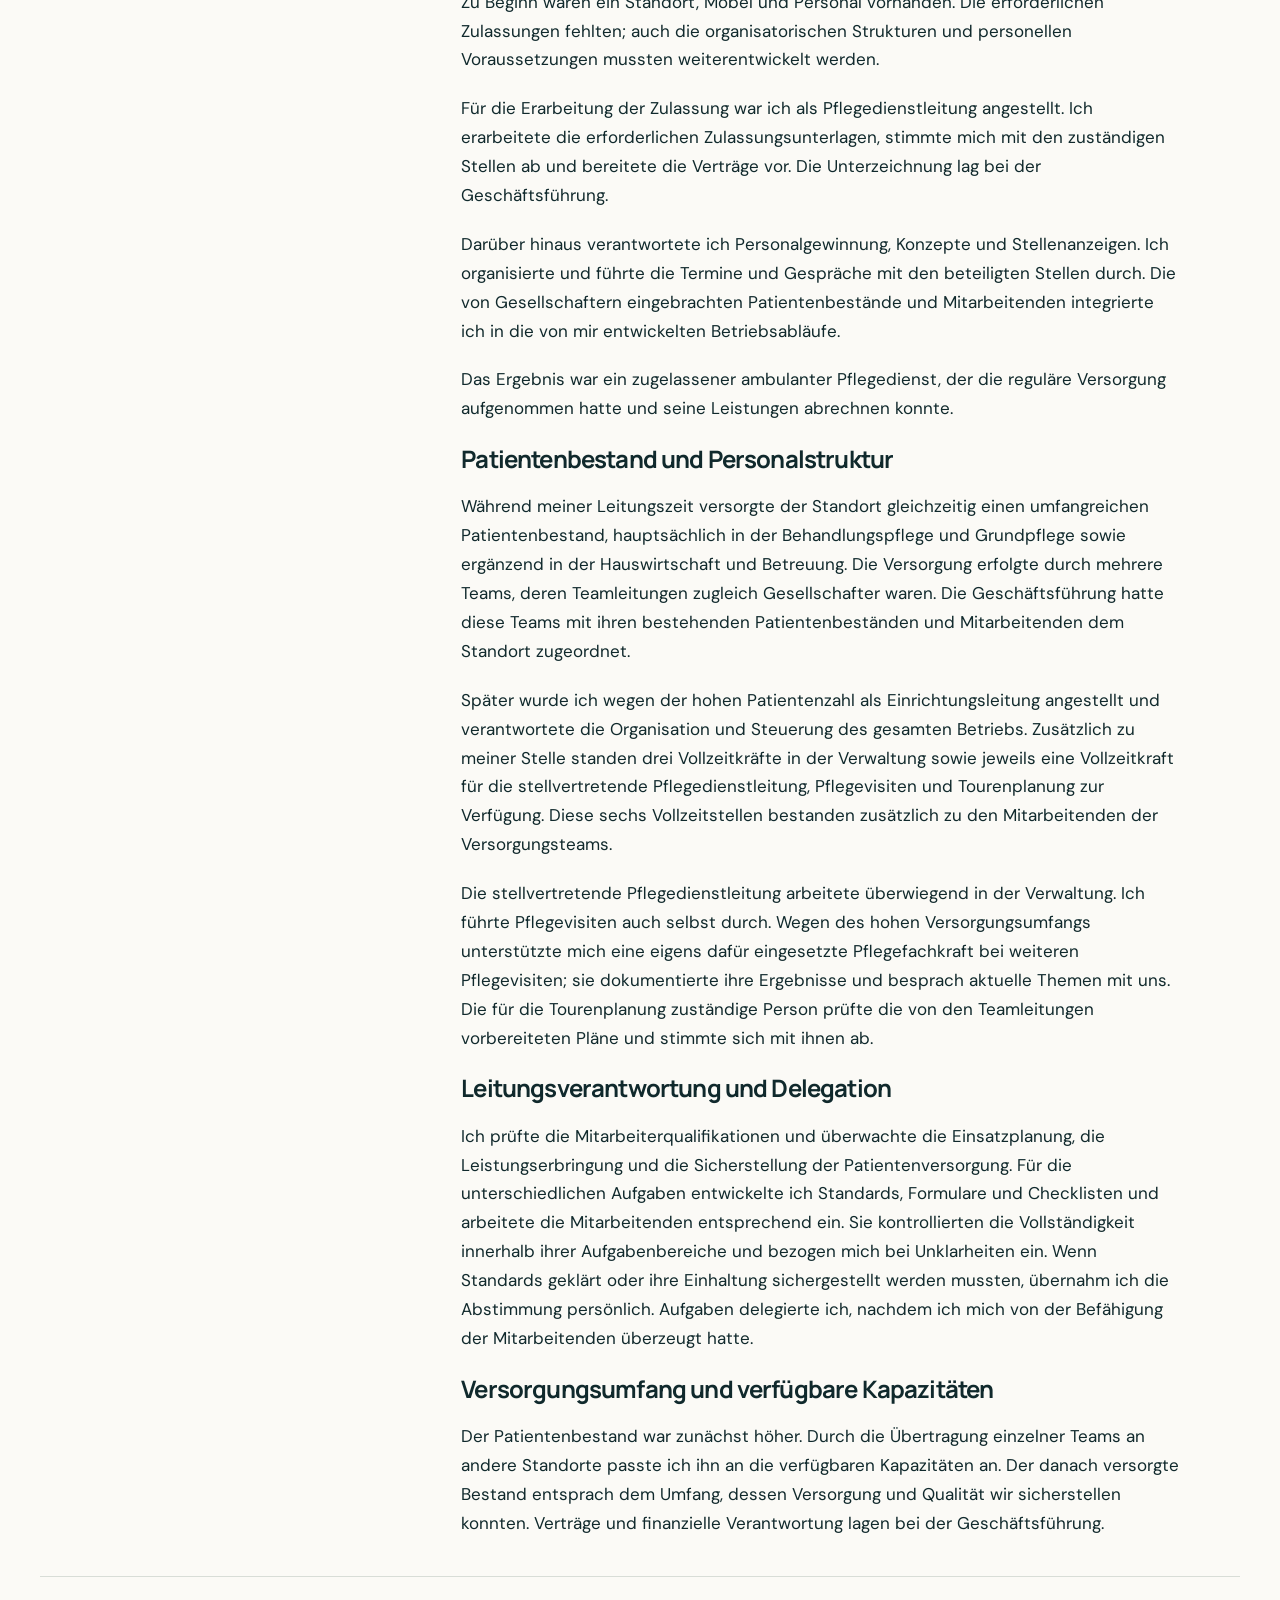
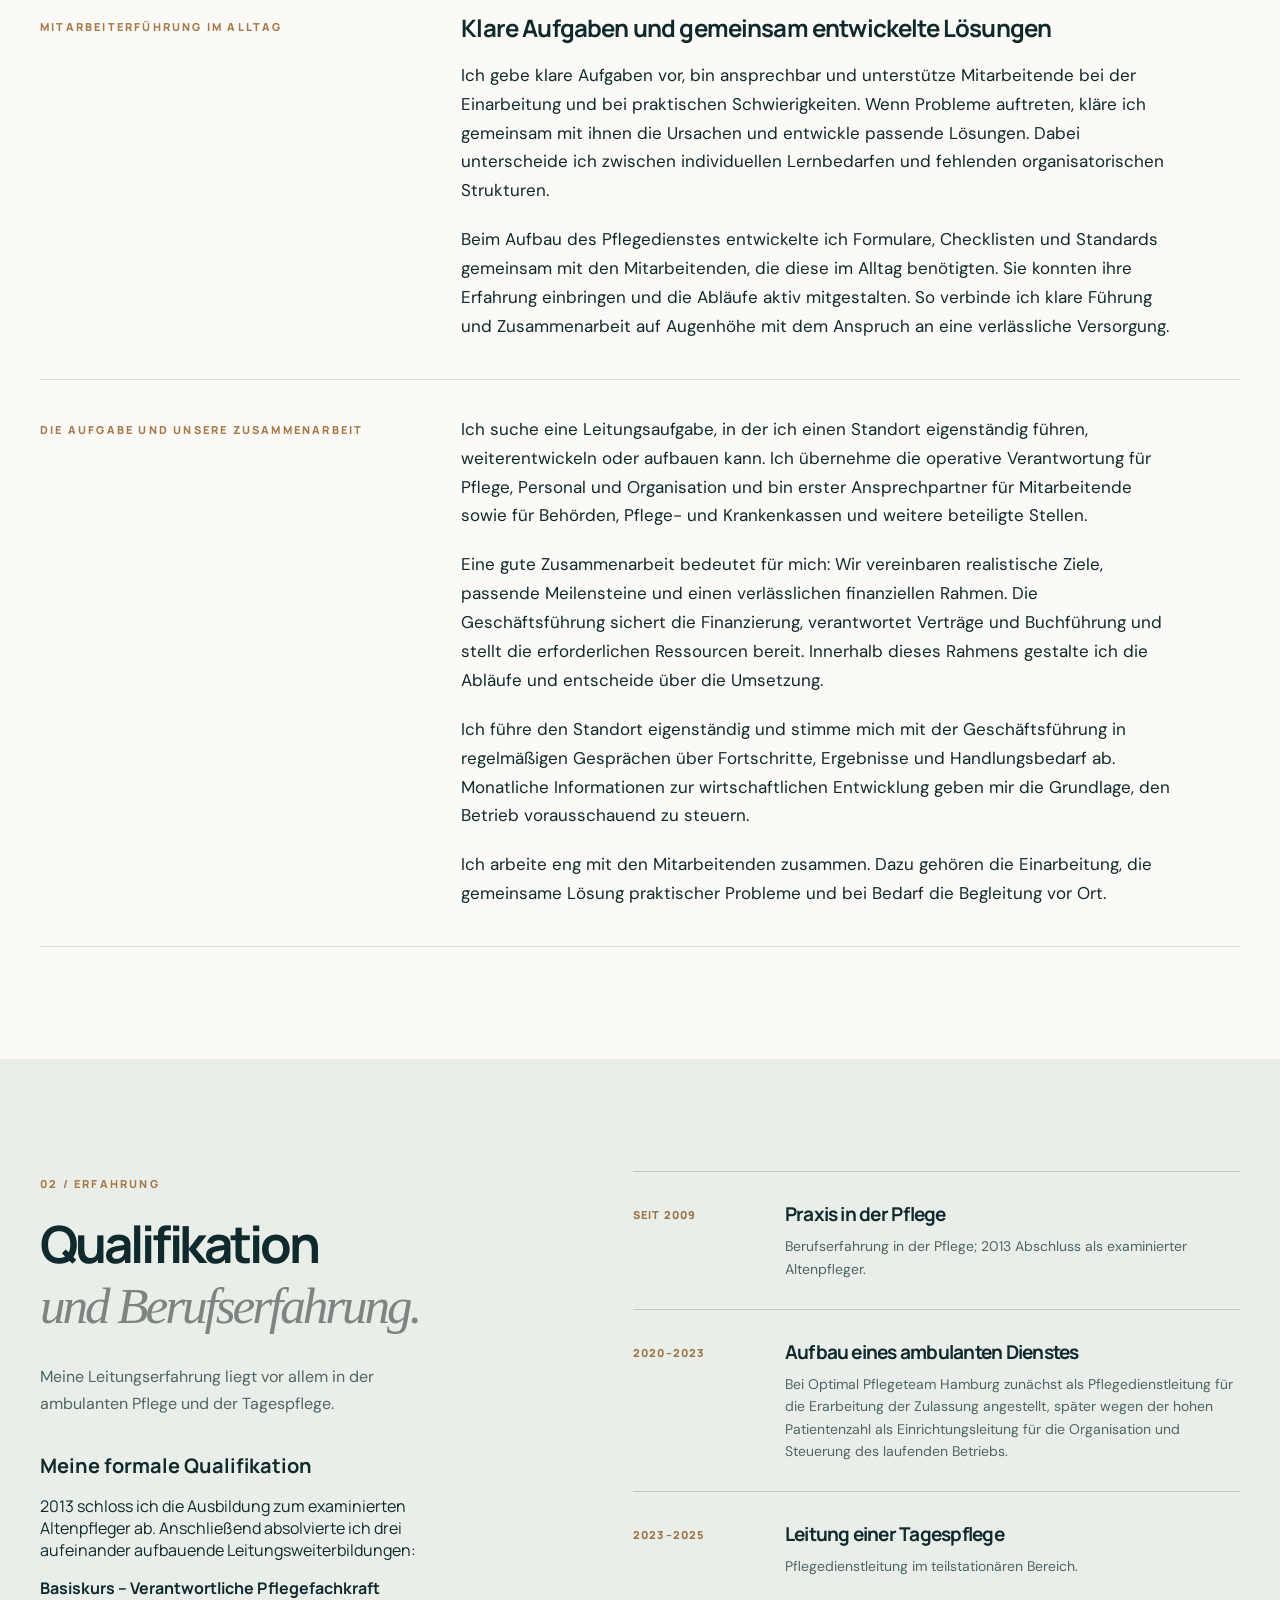
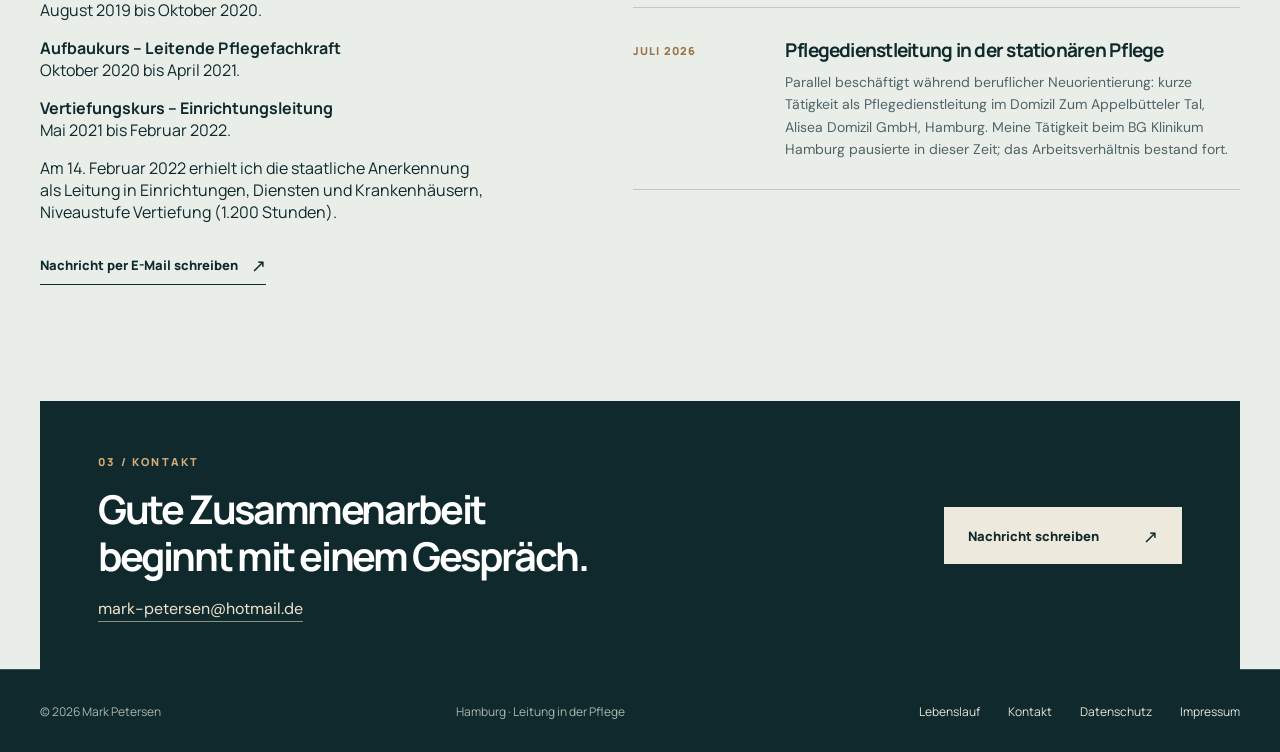
==== commit d8eb56f3: "Gleiche Juli 2026 auf Startseite mit Lebenslauf ab" ====
--- a/index.html
+++ b/index.html
@@ -112,7 +112,7 @@
           <div class="timeline-item"><span class="timeline-year">SEIT 2009</span><div><h3>Praxis in der Pflege</h3><p>Berufserfahrung in der Pflege; 2013 Abschluss als examinierter Altenpfleger.</p></div></div>
           <div class="timeline-item"><span class="timeline-year">2020–2023</span><div><h3>Aufbau eines ambulanten Dienstes</h3><p>Bei Optimal Pflegeteam Hamburg zunächst als Pflegedienstleitung für die Erarbeitung der Zulassung angestellt, später wegen der hohen Patientenzahl als Einrichtungsleitung für die Organisation und Steuerung des laufenden Betriebs.</p></div></div>
           <div class="timeline-item"><span class="timeline-year">2023–2025</span><div><h3>Leitung einer Tagespflege</h3><p>Pflegedienstleitung im teilstationären Bereich.</p></div></div>
-          <div class="timeline-item"><span class="timeline-year">JULI 2026</span><div><h3>Pflegedienstleitung in der stationären Pflege</h3><p>Kurze Tätigkeit als Pflegedienstleitung im Domizil Zum Appelbütteler Tal, Alisea Domizil GmbH, Hamburg.</p></div></div>
+          <div class="timeline-item"><span class="timeline-year">JULI 2026</span><div><h3>Pflegedienstleitung in der stationären Pflege</h3><p>Parallel beschäftigt während beruflicher Neuorientierung: kurze Tätigkeit als Pflegedienstleitung im Domizil Zum Appelbütteler Tal, Alisea Domizil GmbH, Hamburg. Meine Tätigkeit beim BG Klinikum Hamburg pausierte in dieser Zeit; das Arbeitsverhältnis bestand fort.</p></div></div>
         </div>
       </div>
       <div class="wrap contact-band"><div><span class="section-kicker">03 / KONTAKT</span><h2>Gute Zusammenarbeit<br>beginnt mit einem Gespräch.</h2><a class="contact-address" href="mailto:mark-petersen@hotmail.de">mark-petersen@hotmail.de</a></div><a class="button button-light" href="mailto:mark-petersen@hotmail.de?subject=Kontakt%20zur%20Leitungsposition">Nachricht schreiben <span aria-hidden="true">↗</span></a></div>
